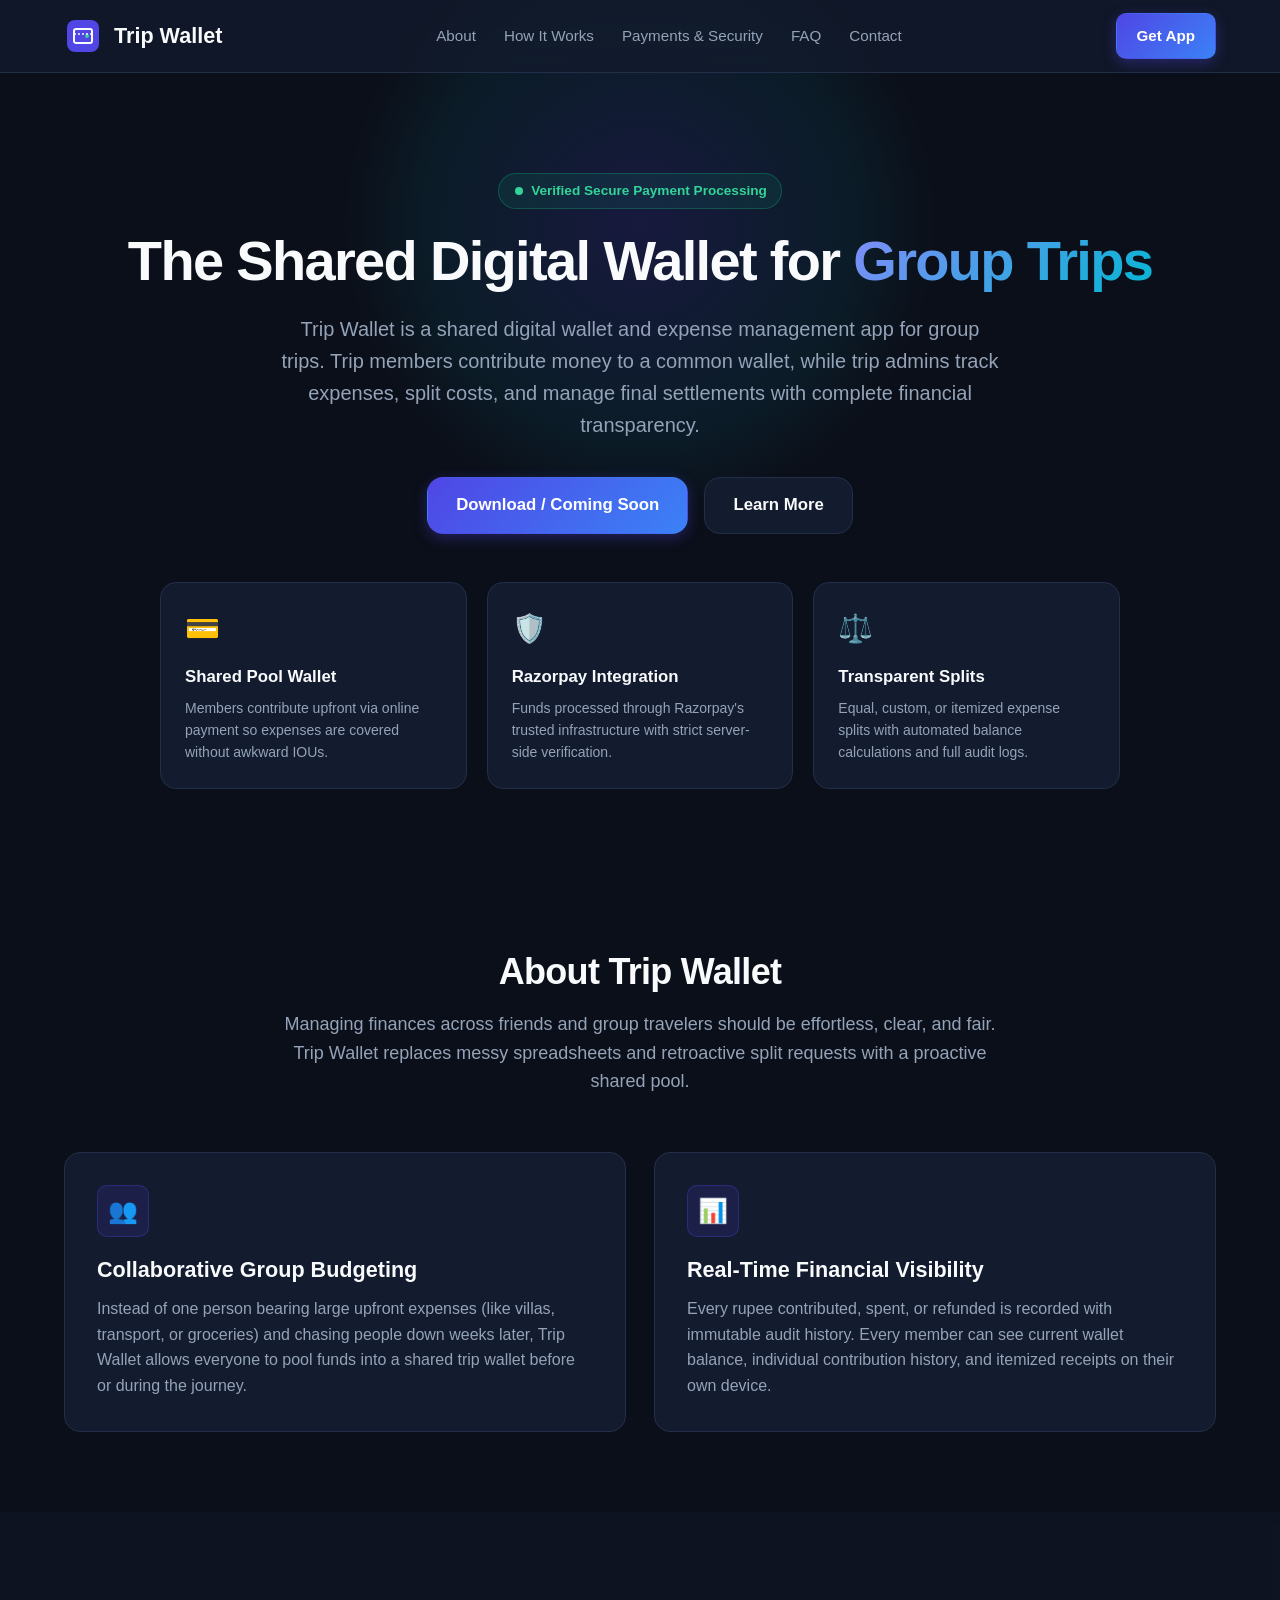
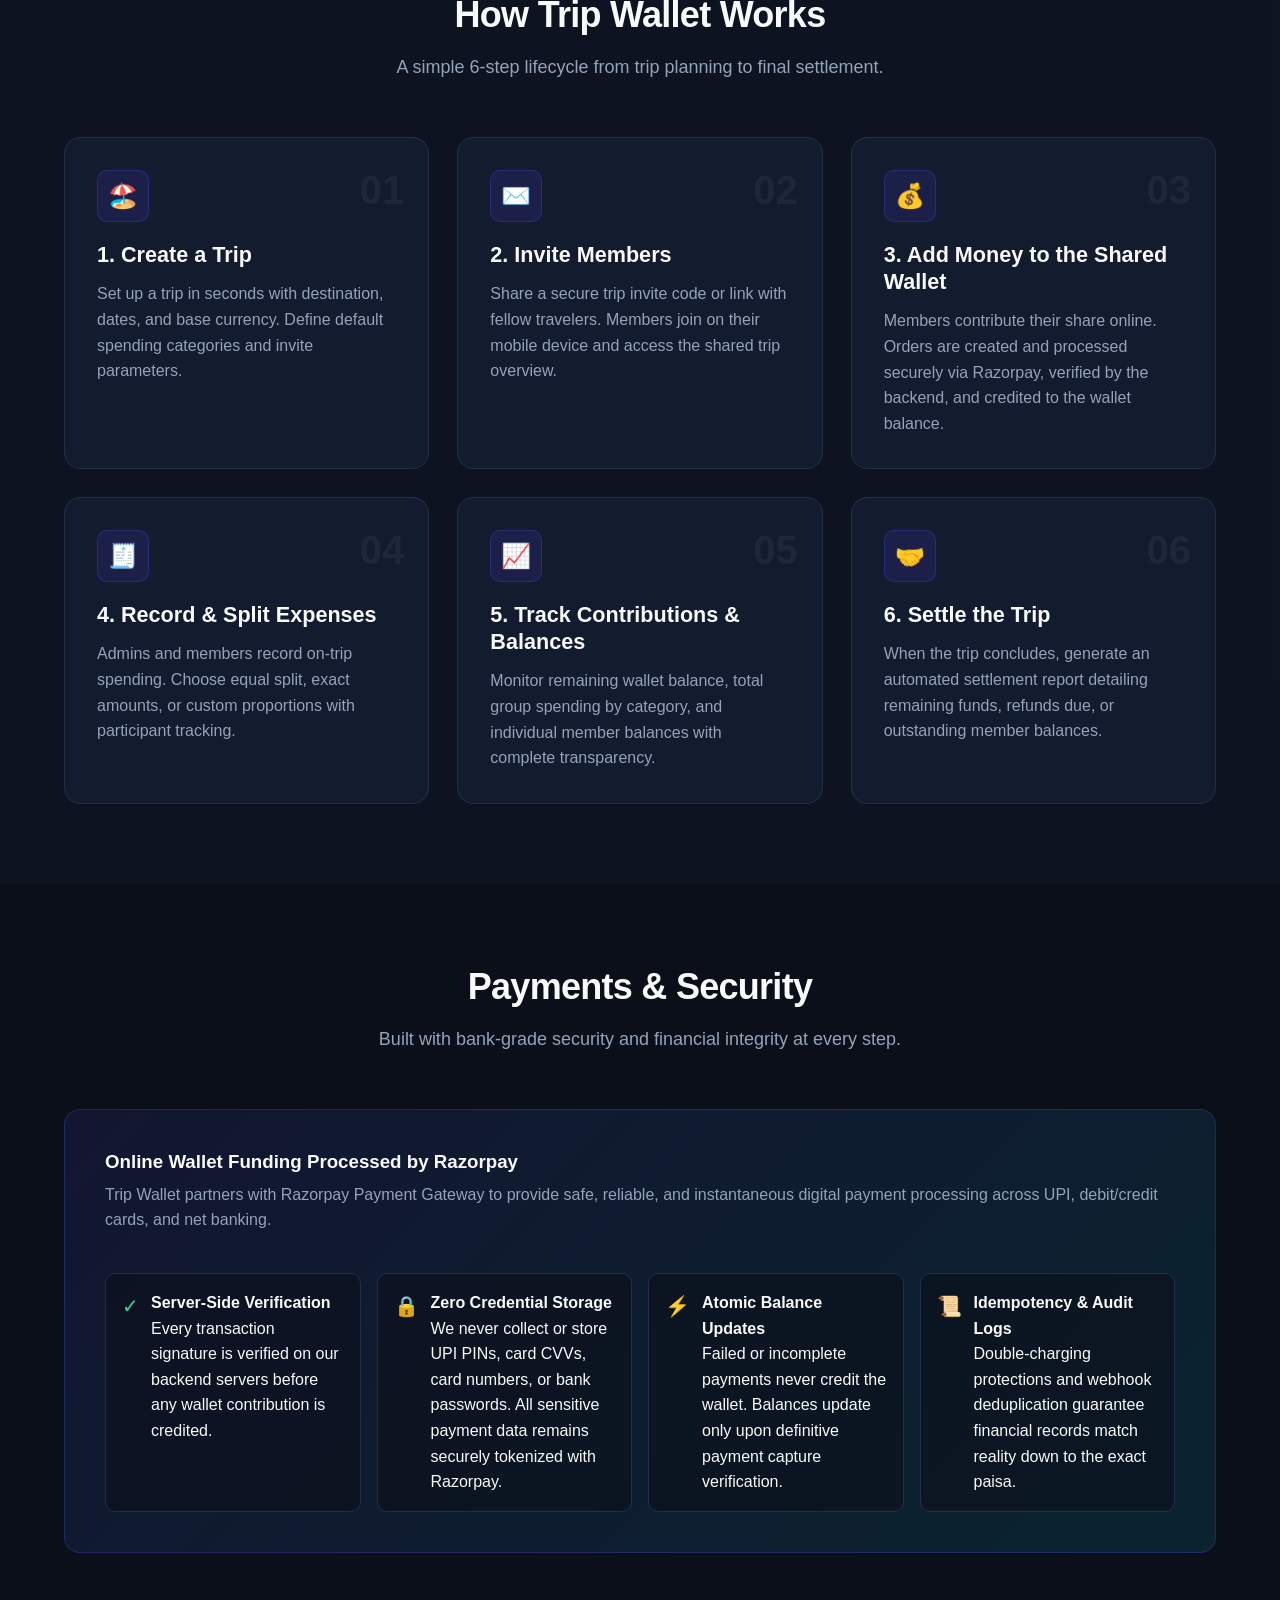
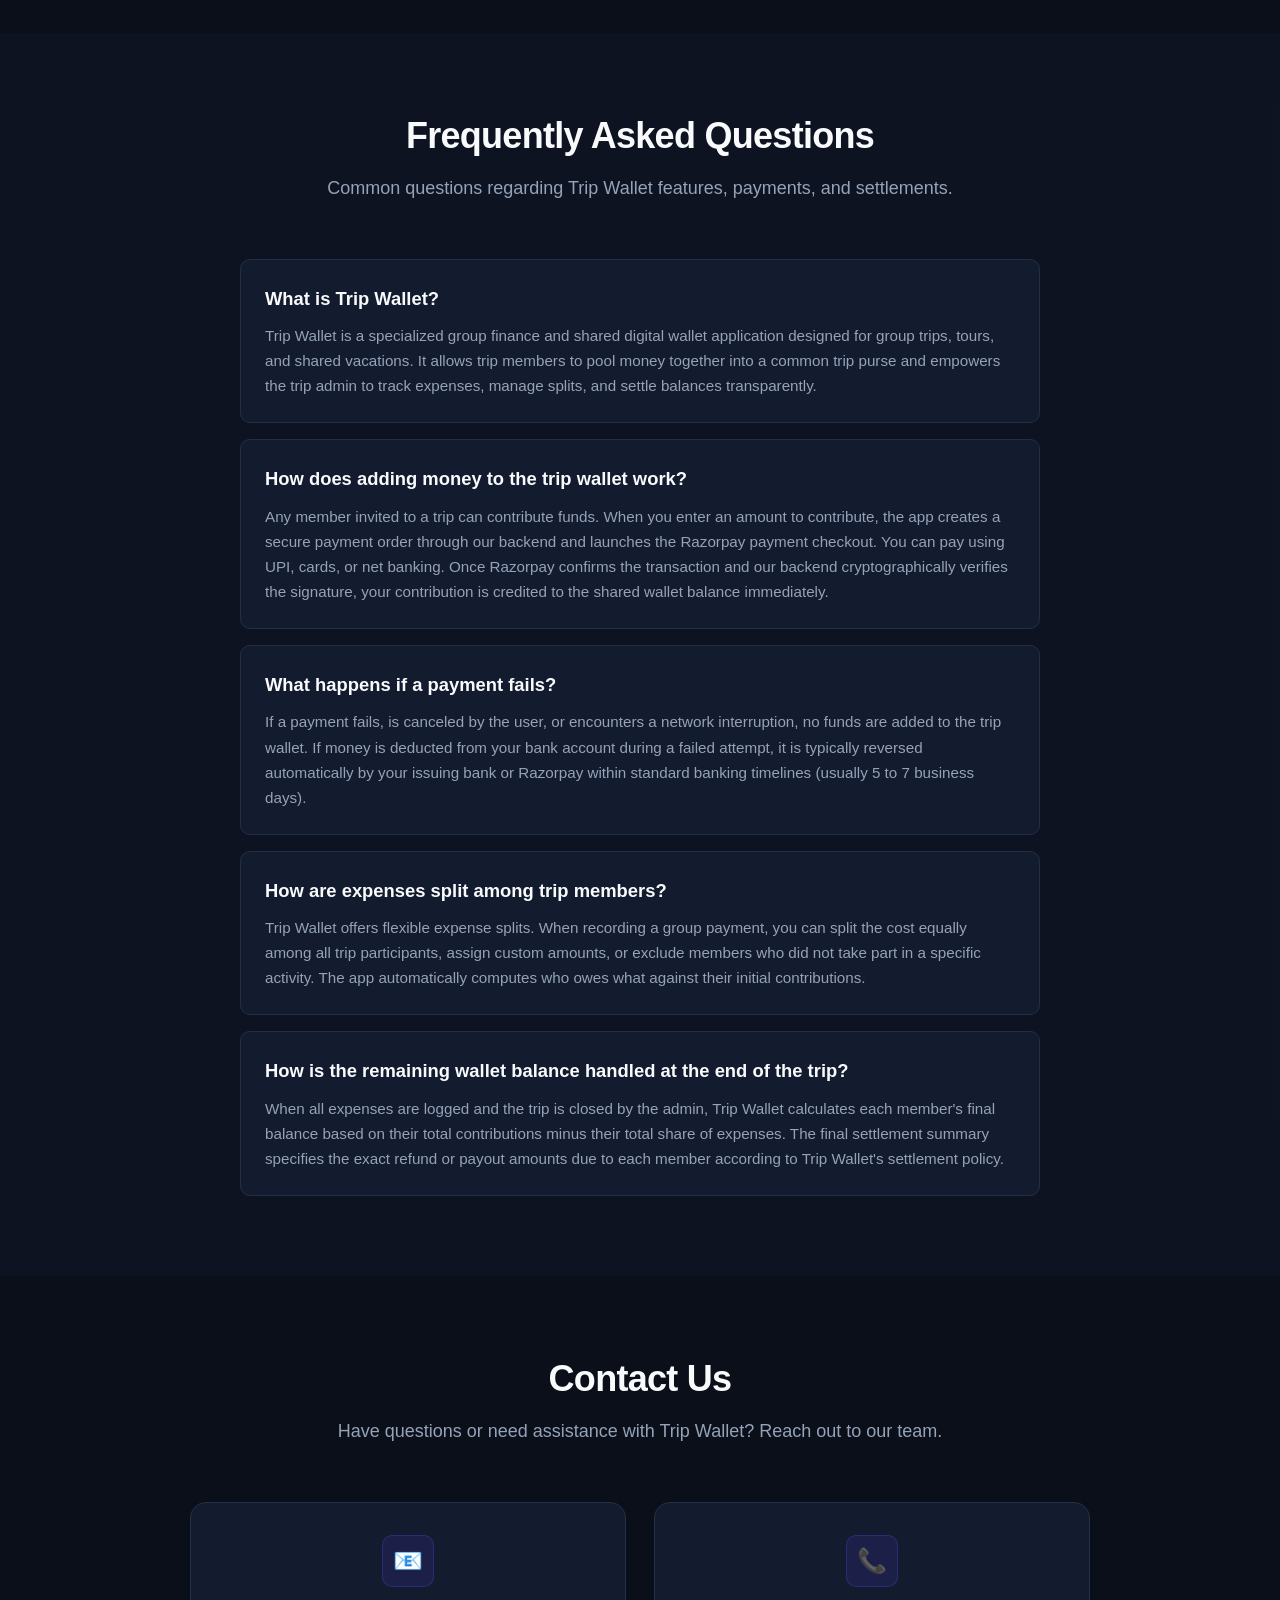
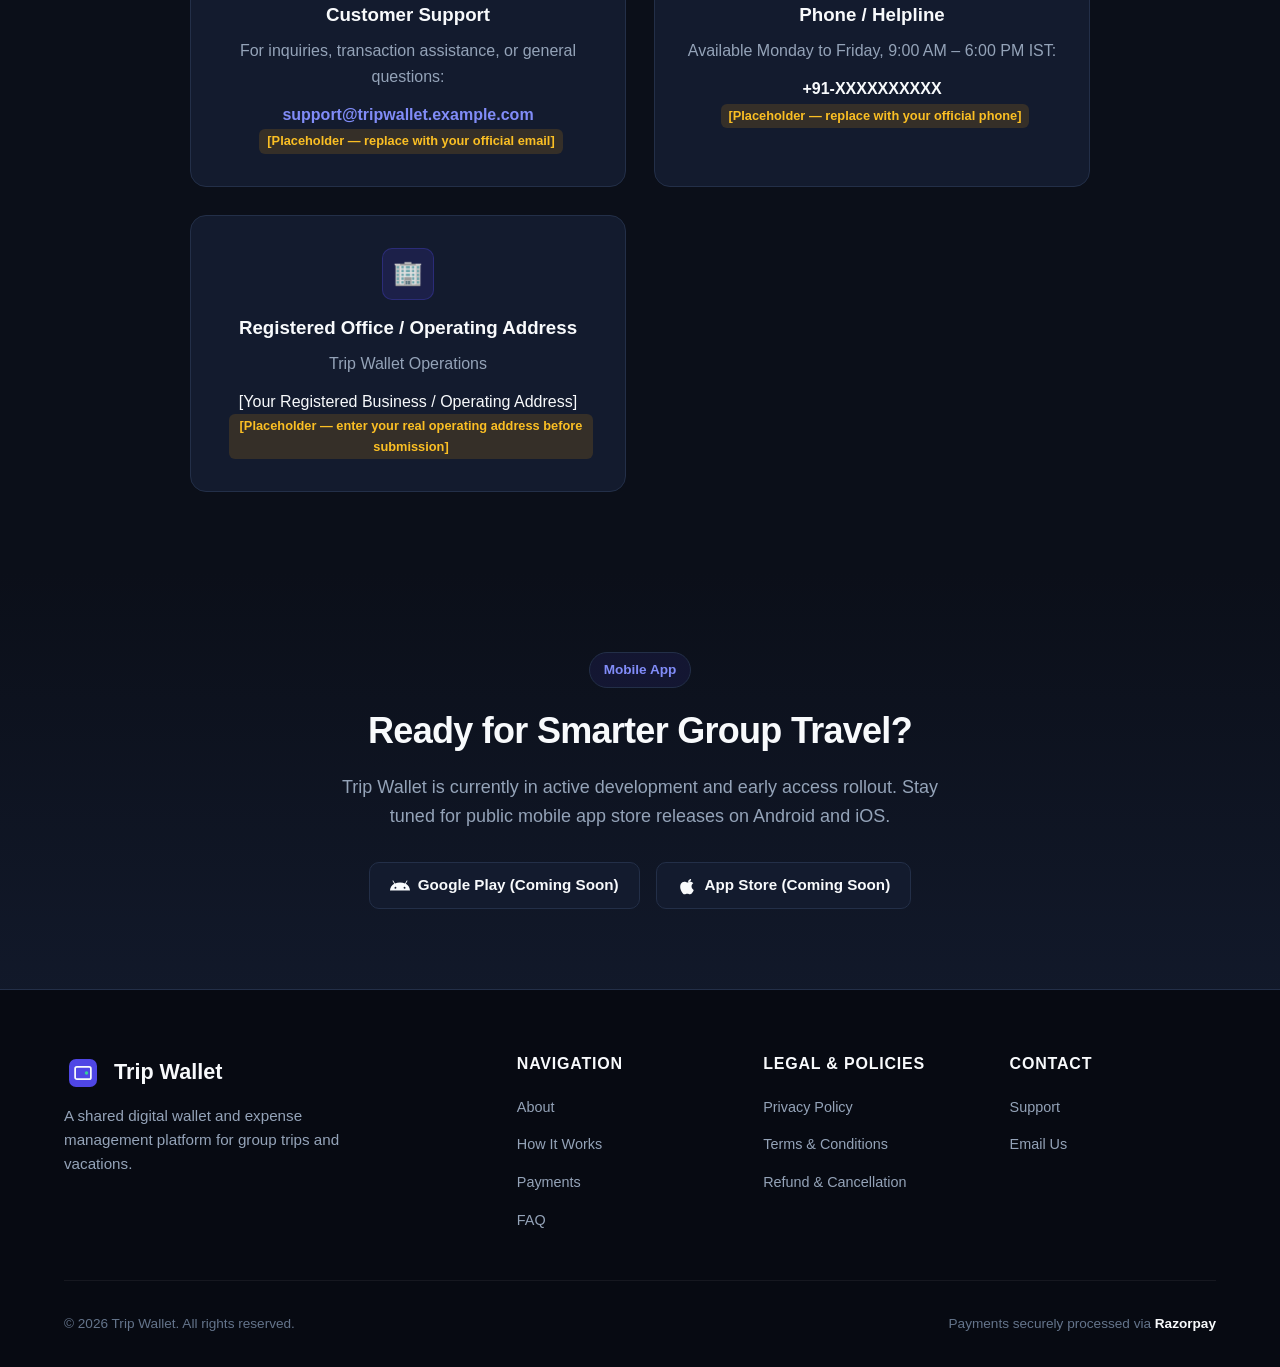
==== website/index.html @ 52dec57f "Complete Trip Wallet payment integration and public website" ====
<!DOCTYPE html>
<html lang="en">
<head>
  <meta charset="UTF-8">
  <meta name="viewport" content="width=device-width, initial-scale=1.0">
  <title>Trip Wallet — Shared Digital Wallet & Expense Management for Group Trips</title>
  <meta name="description" content="A shared digital wallet and expense management app for group trips. Contribute funds securely via Razorpay, track balances, and split expenses seamlessly.">
  <link rel="icon" type="image/svg+xml" href="favicon.svg">
  <link rel="stylesheet" href="styles.css">
</head>
<body>

  <!-- Navigation Bar -->
  <header class="navbar">
    <div class="container">
      <a href="index.html" class="brand">
        <span class="brand-icon">
          <svg width="32" height="32" viewBox="0 0 32 32" fill="none" xmlns="http://www.w3.org/2000/svg">
            <rect width="32" height="32" rx="8" fill="#4F46E5"/>
            <path d="M7 11C7 9.89543 7.89543 9 9 9H23C24.1046 9 25 9.89543 25 11V21C25 22.1046 24.1046 23 23 23H9C7.89543 23 7 22.1046 7 21V11Z" stroke="#F8FAFC" stroke-width="2"/>
            <circle cx="20" cy="16" r="2" fill="#34D399"/>
            <path d="M7 14H25" stroke="#F8FAFC" stroke-width="1.5" stroke-dasharray="2 2"/>
          </svg>
        </span>
        Trip Wallet
      </a>

      <nav>
        <ul class="nav-links" id="navLinks">
          <li><a href="#about" class="nav-link">About</a></li>
          <li><a href="#how-it-works" class="nav-link">How It Works</a></li>
          <li><a href="#payments" class="nav-link">Payments & Security</a></li>
          <li><a href="#faq" class="nav-link">FAQ</a></li>
          <li><a href="#contact" class="nav-link">Contact</a></li>
        </ul>
      </nav>

      <div class="nav-cta">
        <a href="#download" class="btn btn-primary">Get App</a>
        <button class="menu-toggle" id="menuToggle" aria-label="Toggle navigation menu">
          <span></span>
          <span></span>
          <span></span>
        </button>
      </div>
    </div>
  </header>

  <!-- Hero Section -->
  <section class="hero">
    <div class="container">
      <div class="badge badge-green">
        <svg width="12" height="12" viewBox="0 0 12 12" fill="currentColor"><circle cx="6" cy="6" r="4"/></svg>
        Verified Secure Payment Processing
      </div>
      <h1 class="hero-title">
        The Shared Digital Wallet for <span class="gradient-text">Group Trips</span>
      </h1>
      <p class="hero-subtitle">
        Trip Wallet is a shared digital wallet and expense management app for group trips. Trip members contribute money to a common wallet, while trip admins track expenses, split costs, and manage final settlements with complete financial transparency.
      </p>
      <div class="hero-actions">
        <a href="#download" class="btn btn-primary btn-lg">Download / Coming Soon</a>
        <a href="#how-it-works" class="btn btn-secondary btn-lg">Learn More</a>
      </div>

      <div class="hero-stats">
        <div class="stat-card">
          <div class="stat-icon">💳</div>
          <div class="stat-title">Shared Pool Wallet</div>
          <div class="stat-desc">Members contribute upfront via online payment so expenses are covered without awkward IOUs.</div>
        </div>
        <div class="stat-card">
          <div class="stat-icon">🛡️</div>
          <div class="stat-title">Razorpay Integration</div>
          <div class="stat-desc">Funds processed through Razorpay's trusted infrastructure with strict server-side verification.</div>
        </div>
        <div class="stat-card">
          <div class="stat-icon">⚖️</div>
          <div class="stat-title">Transparent Splits</div>
          <div class="stat-desc">Equal, custom, or itemized expense splits with automated balance calculations and full audit logs.</div>
        </div>
      </div>
    </div>
  </section>

  <!-- About Section -->
  <section id="about" class="section">
    <div class="container">
      <div class="section-header">
        <h2 class="section-title">About Trip Wallet</h2>
        <p class="section-subtitle">
          Managing finances across friends and group travelers should be effortless, clear, and fair. Trip Wallet replaces messy spreadsheets and retroactive split requests with a proactive shared pool.
        </p>
      </div>

      <div class="grid-2">
        <div class="feature-card">
          <div class="card-icon">👥</div>
          <h3>Collaborative Group Budgeting</h3>
          <p>
            Instead of one person bearing large upfront expenses (like villas, transport, or groceries) and chasing people down weeks later, Trip Wallet allows everyone to pool funds into a shared trip wallet before or during the journey.
          </p>
        </div>
        <div class="feature-card">
          <div class="card-icon">📊</div>
          <h3>Real-Time Financial Visibility</h3>
          <p>
            Every rupee contributed, spent, or refunded is recorded with immutable audit history. Every member can see current wallet balance, individual contribution history, and itemized receipts on their own device.
          </p>
        </div>
      </div>
    </div>
  </section>

  <!-- How It Works Section -->
  <section id="how-it-works" class="section" style="background: rgba(19, 27, 46, 0.4);">
    <div class="container">
      <div class="section-header">
        <h2 class="section-title">How Trip Wallet Works</h2>
        <p class="section-subtitle">A simple 6-step lifecycle from trip planning to final settlement.</p>
      </div>

      <div class="grid-3">
        <div class="feature-card">
          <span class="card-step-num">01</span>
          <div class="card-icon">🏖️</div>
          <h3>1. Create a Trip</h3>
          <p>Set up a trip in seconds with destination, dates, and base currency. Define default spending categories and invite parameters.</p>
        </div>

        <div class="feature-card">
          <span class="card-step-num">02</span>
          <div class="card-icon">✉️</div>
          <h3>2. Invite Members</h3>
          <p>Share a secure trip invite code or link with fellow travelers. Members join on their mobile device and access the shared trip overview.</p>
        </div>

        <div class="feature-card">
          <span class="card-step-num">03</span>
          <div class="card-icon">💰</div>
          <h3>3. Add Money to the Shared Wallet</h3>
          <p>Members contribute their share online. Orders are created and processed securely via Razorpay, verified by the backend, and credited to the wallet balance.</p>
        </div>

        <div class="feature-card">
          <span class="card-step-num">04</span>
          <div class="card-icon">🧾</div>
          <h3>4. Record & Split Expenses</h3>
          <p>Admins and members record on-trip spending. Choose equal split, exact amounts, or custom proportions with participant tracking.</p>
        </div>

        <div class="feature-card">
          <span class="card-step-num">05</span>
          <div class="card-icon">📈</div>
          <h3>5. Track Contributions & Balances</h3>
          <p>Monitor remaining wallet balance, total group spending by category, and individual member balances with complete transparency.</p>
        </div>

        <div class="feature-card">
          <span class="card-step-num">06</span>
          <div class="card-icon">🤝</div>
          <h3>6. Settle the Trip</h3>
          <p>When the trip concludes, generate an automated settlement report detailing remaining funds, refunds due, or outstanding member balances.</p>
        </div>
      </div>
    </div>
  </section>

  <!-- Payments & Security Section -->
  <section id="payments" class="section">
    <div class="container">
      <div class="section-header">
        <h2 class="section-title">Payments & Security</h2>
        <p class="section-subtitle">
          Built with bank-grade security and financial integrity at every step.
        </p>
      </div>

      <div class="security-banner">
        <div>
          <h3>Online Wallet Funding Processed by Razorpay</h3>
          <p style="margin-top: 8px;">
            Trip Wallet partners with Razorpay Payment Gateway to provide safe, reliable, and instantaneous digital payment processing across UPI, debit/credit cards, and net banking.
          </p>
        </div>

        <div class="security-badge-grid">
          <div class="security-item">
            <span class="security-item-icon">✓</span>
            <div>
              <strong style="color: var(--text-primary); display: block;">Server-Side Verification</strong>
              <span>Every transaction signature is verified on our backend servers before any wallet contribution is credited.</span>
            </div>
          </div>

          <div class="security-item">
            <span class="security-item-icon">🔒</span>
            <div>
              <strong style="color: var(--text-primary); display: block;">Zero Credential Storage</strong>
              <span>We never collect or store UPI PINs, card CVVs, card numbers, or bank passwords. All sensitive payment data remains securely tokenized with Razorpay.</span>
            </div>
          </div>

          <div class="security-item">
            <span class="security-item-icon">⚡</span>
            <div>
              <strong style="color: var(--text-primary); display: block;">Atomic Balance Updates</strong>
              <span>Failed or incomplete payments never credit the wallet. Balances update only upon definitive payment capture verification.</span>
            </div>
          </div>

          <div class="security-item">
            <span class="security-item-icon">📜</span>
            <div>
              <strong style="color: var(--text-primary); display: block;">Idempotency & Audit Logs</strong>
              <span>Double-charging protections and webhook deduplication guarantee financial records match reality down to the exact paisa.</span>
            </div>
          </div>
        </div>
      </div>
    </div>
  </section>

  <!-- FAQ Section -->
  <section id="faq" class="section" style="background: rgba(19, 27, 46, 0.4);">
    <div class="container">
      <div class="section-header">
        <h2 class="section-title">Frequently Asked Questions</h2>
        <p class="section-subtitle">Common questions regarding Trip Wallet features, payments, and settlements.</p>
      </div>

      <div class="faq-list">
        <div class="faq-card">
          <div class="faq-question">What is Trip Wallet?</div>
          <div class="faq-answer">
            Trip Wallet is a specialized group finance and shared digital wallet application designed for group trips, tours, and shared vacations. It allows trip members to pool money together into a common trip purse and empowers the trip admin to track expenses, manage splits, and settle balances transparently.
          </div>
        </div>

        <div class="faq-card">
          <div class="faq-question">How does adding money to the trip wallet work?</div>
          <div class="faq-answer">
            Any member invited to a trip can contribute funds. When you enter an amount to contribute, the app creates a secure payment order through our backend and launches the Razorpay payment checkout. You can pay using UPI, cards, or net banking. Once Razorpay confirms the transaction and our backend cryptographically verifies the signature, your contribution is credited to the shared wallet balance immediately.
          </div>
        </div>

        <div class="faq-card">
          <div class="faq-question">What happens if a payment fails?</div>
          <div class="faq-answer">
            If a payment fails, is canceled by the user, or encounters a network interruption, no funds are added to the trip wallet. If money is deducted from your bank account during a failed attempt, it is typically reversed automatically by your issuing bank or Razorpay within standard banking timelines (usually 5 to 7 business days).
          </div>
        </div>

        <div class="faq-card">
          <div class="faq-question">How are expenses split among trip members?</div>
          <div class="faq-answer">
            Trip Wallet offers flexible expense splits. When recording a group payment, you can split the cost equally among all trip participants, assign custom amounts, or exclude members who did not take part in a specific activity. The app automatically computes who owes what against their initial contributions.
          </div>
        </div>

        <div class="faq-card">
          <div class="faq-question">How is the remaining wallet balance handled at the end of the trip?</div>
          <div class="faq-answer">
            When all expenses are logged and the trip is closed by the admin, Trip Wallet calculates each member's final balance based on their total contributions minus their total share of expenses. The final settlement summary specifies the exact refund or payout amounts due to each member according to Trip Wallet's settlement policy.
          </div>
        </div>
      </div>
    </div>
  </section>

  <!-- Contact Section -->
  <section id="contact" class="section">
    <div class="container">
      <div class="section-header">
        <h2 class="section-title">Contact Us</h2>
        <p class="section-subtitle">Have questions or need assistance with Trip Wallet? Reach out to our team.</p>
      </div>

      <div class="contact-container">
        <div class="contact-card">
          <div class="card-icon" style="margin: 0 auto 16px;">📧</div>
          <h3>Customer Support</h3>
          <p>For inquiries, transaction assistance, or general questions:</p>
          <p style="margin-top: 12px; font-weight: 600; color: var(--text-primary);">
            <a href="mailto:support@tripwallet.example.com">support@tripwallet.example.com</a>
            <span class="placeholder-tag">[Placeholder — replace with your official email]</span>
          </p>
        </div>

        <div class="contact-card">
          <div class="card-icon" style="margin: 0 auto 16px;">📞</div>
          <h3>Phone / Helpline</h3>
          <p>Available Monday to Friday, 9:00 AM – 6:00 PM IST:</p>
          <p style="margin-top: 12px; font-weight: 600; color: var(--text-primary);">
            +91-XXXXXXXXXX
            <span class="placeholder-tag">[Placeholder — replace with your official phone]</span>
          </p>
        </div>

        <div class="contact-card">
          <div class="card-icon" style="margin: 0 auto 16px;">🏢</div>
          <h3>Registered Office / Operating Address</h3>
          <p>Trip Wallet Operations</p>
          <p style="margin-top: 12px; font-weight: 500; color: var(--text-primary);">
            [Your Registered Business / Operating Address]
            <br>
            <span class="placeholder-tag">[Placeholder — enter your real operating address before submission]</span>
          </p>
        </div>
      </div>
    </div>
  </section>

  <!-- Download / Coming Soon CTA -->
  <section id="download" class="section" style="background: linear-gradient(180deg, rgba(11, 15, 25, 0.4) 0%, rgba(19, 27, 46, 0.8) 100%);">
    <div class="container" style="text-align: center;">
      <div class="badge">Mobile App</div>
      <h2 class="section-title" style="margin-bottom: 20px;">Ready for Smarter Group Travel?</h2>
      <p class="section-subtitle" style="max-width: 600px; margin: 0 auto 32px;">
        Trip Wallet is currently in active development and early access rollout. Stay tuned for public mobile app store releases on Android and iOS.
      </p>
      <div style="display: flex; gap: 16px; justify-content: center; flex-wrap: wrap;">
        <span class="btn btn-secondary" style="cursor: default;">
          <svg width="20" height="20" viewBox="0 0 24 24" fill="currentColor"><path d="M17.523 15.3414C17.523 15.3414 17.5146 15.3414 17.5061 15.3414C16.9248 15.3414 16.4259 14.9392 16.3218 14.3644C16.2084 13.7317 16.6346 13.1362 17.2764 13.0219C17.909 12.9094 18.5136 13.3364 18.627 13.9691C18.7303 14.5439 18.3281 15.1102 17.7541 15.3117C17.6791 15.3323 17.6012 15.3414 17.523 15.3414ZM6.47702 15.3414C6.39886 15.3414 6.32101 15.3323 6.246 15.3117C5.67202 15.1102 5.26982 14.5439 5.37311 13.9691C5.48651 13.3364 6.09113 12.9094 6.72376 13.0219C7.36553 13.1362 7.79173 13.7317 7.67833 14.3644C7.57425 14.9392 7.0753 15.3414 6.49402 15.3414H6.47702ZM18.9959 9.3879L20.8931 6.10173C21.0368 5.85273 20.9515 5.53488 20.7025 5.39121C20.4535 5.24754 20.1356 5.33282 19.992 5.58182L18.0494 8.94676C16.2847 8.14088 14.2497 7.67499 12.0001 7.67499C9.75037 7.67499 7.71542 8.14088 5.95074 8.94676L4.00816 5.58182C3.86449 5.33282 3.54664 5.24754 3.29764 5.39121C3.04864 5.53488 2.96336 5.85273 3.10703 6.10173L5.00421 9.3879C2.10091 10.9859 0.125 13.9678 0 17.4851H24C23.875 13.9678 21.8992 10.9859 18.9959 9.3879Z"/></svg>
          Google Play (Coming Soon)
        </span>
        <span class="btn btn-secondary" style="cursor: default;">
          <svg width="20" height="20" viewBox="0 0 24 24" fill="currentColor"><path d="M18.71 19.5c-.83 1.24-1.71 2.45-3.05 2.47-1.34.03-1.77-.79-3.29-.79-1.53 0-2 .77-3.27.82-1.31.05-2.3-1.32-3.14-2.53C4.25 17 2.94 12.45 4.7 9.39c.87-1.52 2.43-2.48 4.12-2.51 1.28-.02 2.5.87 3.29.87.78 0 2.26-1.07 3.81-.91.65.03 2.47.26 3.64 1.98-.09.06-2.17 1.28-2.15 3.81.03 3.02 2.65 4.03 2.68 4.04-.03.07-.42 1.44-1.38 2.83M15.97 6.37c.61-.75 1.04-1.8 1.01-2.87-.96.04-2.09.64-2.74 1.4-.55.63-.99 1.68-.86 2.7 1.05.08 2.12-.57 2.59-1.23z"/></svg>
          App Store (Coming Soon)
        </span>
      </div>
    </div>
  </section>

  <!-- Footer -->
  <footer class="footer">
    <div class="container">
      <div class="footer-grid">
        <div class="footer-brand">
          <div class="brand">
            <span class="brand-icon">
              <svg width="28" height="28" viewBox="0 0 32 32" fill="none" xmlns="http://www.w3.org/2000/svg">
                <rect width="32" height="32" rx="8" fill="#4F46E5"/>
                <path d="M7 11C7 9.89543 7.89543 9 9 9H23C24.1046 9 25 9.89543 25 11V21C25 22.1046 24.1046 23 23 23H9C7.89543 23 7 22.1046 7 21V11Z" stroke="#F8FAFC" stroke-width="2"/>
                <circle cx="20" cy="16" r="2" fill="#34D399"/>
              </svg>
            </span>
            Trip Wallet
          </div>
          <p>
            A shared digital wallet and expense management platform for group trips and vacations.
          </p>
        </div>

        <div class="footer-col">
          <h4>Navigation</h4>
          <ul class="footer-links">
            <li><a href="#about">About</a></li>
            <li><a href="#how-it-works">How It Works</a></li>
            <li><a href="#payments">Payments</a></li>
            <li><a href="#faq">FAQ</a></li>
          </ul>
        </div>

        <div class="footer-col">
          <h4>Legal & Policies</h4>
          <ul class="footer-links">
            <li><a href="privacy.html">Privacy Policy</a></li>
            <li><a href="terms.html">Terms & Conditions</a></li>
            <li><a href="refund.html">Refund & Cancellation</a></li>
          </ul>
        </div>

        <div class="footer-col">
          <h4>Contact</h4>
          <ul class="footer-links">
            <li><a href="#contact">Support</a></li>
            <li><a href="mailto:support@tripwallet.example.com">Email Us</a></li>
          </ul>
        </div>
      </div>

      <div class="footer-bottom">
        <div>
          &copy; 2026 Trip Wallet. All rights reserved.
        </div>
        <div>
          Payments securely processed via <strong style="color: var(--text-primary);">Razorpay</strong>
        </div>
      </div>
    </div>
  </footer>

  <script>
    // Responsive Mobile Menu Toggle
    const menuToggle = document.getElementById('menuToggle');
    const navLinks = document.getElementById('navLinks');
    if (menuToggle && navLinks) {
      menuToggle.addEventListener('click', () => {
        navLinks.classList.toggle('active');
      });
      // Close menu when link is clicked
      navLinks.querySelectorAll('a').forEach(link => {
        link.addEventListener('click', () => {
          navLinks.classList.remove('active');
        });
      });
    }
  </script>
</body>
</html>
---- website/styles.css ----
/* Trip Wallet — Modern Fintech Design System */
:root {
  --primary: #4f46e5;
  --primary-hover: #4338ca;
  --primary-light: #818cf8;
  --secondary: #06b6d4;
  --accent: #10b981;
  --accent-light: #34d399;
  --warning: #f59e0b;
  --danger: #ef4444;

  --bg-main: #0b0f19;
  --bg-card: #131b2e;
  --bg-card-hover: #1a243d;
  --bg-glass: rgba(19, 27, 46, 0.75);
  --border: #232f48;
  --border-focus: #4f46e5;

  --text-primary: #f8fafc;
  --text-secondary: #94a3b8;
  --text-muted: #64748b;
  --text-white: #ffffff;

  --font-main: -apple-system, BlinkMacSystemFont, "Segoe UI", Roboto, Oxygen, Ubuntu, Cantarell, "Open Sans", "Helvetica Neue", sans-serif;
  --radius-sm: 6px;
  --radius-md: 10px;
  --radius-lg: 16px;
  --radius-full: 9999px;

  --shadow-sm: 0 1px 2px 0 rgba(0, 0, 0, 0.05);
  --shadow-md: 0 4px 6px -1px rgba(0, 0, 0, 0.3), 0 2px 4px -1px rgba(0, 0, 0, 0.2);
  --shadow-lg: 0 10px 15px -3px rgba(0, 0, 0, 0.4), 0 4px 6px -2px rgba(0, 0, 0, 0.2);
  --shadow-glow: 0 0 25px rgba(79, 70, 229, 0.25);
}

* {
  margin: 0;
  padding: 0;
  box-sizing: border-box;
}

html {
  scroll-behavior: smooth;
  color-scheme: dark;
}

body {
  font-family: var(--font-main);
  background-color: var(--bg-main);
  color: var(--text-primary);
  line-height: 1.6;
  -webkit-font-smoothing: antialiased;
  overflow-x: hidden;
}

/* Typography Helpers */
h1, h2, h3, h4, h5, h6 {
  color: var(--text-primary);
  font-weight: 700;
  line-height: 1.25;
}

p {
  color: var(--text-secondary);
}

a {
  color: var(--primary-light);
  text-decoration: none;
  transition: color 0.2s ease;
}

a:hover {
  color: var(--secondary);
}

/* Layout */
.container {
  max-width: 1200px;
  margin: 0 auto;
  padding: 0 24px;
}

.section {
  padding: 80px 0;
}

.section-header {
  text-align: center;
  max-width: 720px;
  margin: 0 auto 56px;
}

.section-title {
  font-size: 2.25rem;
  margin-bottom: 16px;
  letter-spacing: -0.02em;
}

.section-subtitle {
  font-size: 1.125rem;
  color: var(--text-secondary);
}

/* Gradient Text */
.gradient-text {
  background: linear-gradient(135deg, #818cf8 0%, #06b6d4 100%);
  -webkit-background-clip: text;
  -webkit-text-fill-color: transparent;
}

/* Header & Navigation */
.navbar {
  position: sticky;
  top: 0;
  z-index: 100;
  background: var(--bg-glass);
  backdrop-filter: blur(12px);
  -webkit-backdrop-filter: blur(12px);
  border-bottom: 1px solid var(--border);
  transition: all 0.3s ease;
}

.navbar .container {
  display: flex;
  align-items: center;
  justify-content: space-between;
  height: 72px;
}

.brand {
  display: flex;
  align-items: center;
  gap: 12px;
  font-size: 1.35rem;
  font-weight: 800;
  color: var(--text-primary);
}

.brand-icon {
  width: 38px;
  height: 38px;
  display: flex;
  align-items: center;
  justify-content: center;
}

.nav-links {
  display: flex;
  align-items: center;
  gap: 28px;
  list-style: none;
}

.nav-link {
  color: var(--text-secondary);
  font-size: 0.95rem;
  font-weight: 500;
  transition: color 0.2s ease;
}

.nav-link:hover {
  color: var(--text-primary);
}

.nav-cta {
  display: flex;
  align-items: center;
  gap: 16px;
}

/* Mobile Menu Button */
.menu-toggle {
  display: none;
  background: none;
  border: none;
  cursor: pointer;
  padding: 8px;
}

.menu-toggle span {
  display: block;
  width: 24px;
  height: 2px;
  background-color: var(--text-primary);
  margin: 5px 0;
  transition: 0.3s;
}

/* Buttons */
.btn {
  display: inline-flex;
  align-items: center;
  justify-content: center;
  gap: 8px;
  font-weight: 600;
  font-size: 0.95rem;
  padding: 10px 20px;
  border-radius: var(--radius-md);
  border: 1px solid transparent;
  cursor: pointer;
  transition: all 0.25s ease;
  text-decoration: none;
}

.btn-primary {
  background: linear-gradient(135deg, var(--primary) 0%, #3b82f6 100%);
  color: var(--text-white);
  box-shadow: 0 4px 14px rgba(79, 70, 229, 0.35);
}

.btn-primary:hover {
  transform: translateY(-2px);
  box-shadow: 0 6px 20px rgba(79, 70, 229, 0.45);
  color: var(--text-white);
}

.btn-secondary {
  background: var(--bg-card);
  border-color: var(--border);
  color: var(--text-primary);
}

.btn-secondary:hover {
  background: var(--bg-card-hover);
  border-color: var(--primary-light);
  color: var(--text-white);
}

.btn-lg {
  padding: 14px 28px;
  font-size: 1.05rem;
  border-radius: var(--radius-lg);
}

/* Badges */
.badge {
  display: inline-flex;
  align-items: center;
  gap: 6px;
  padding: 6px 14px;
  border-radius: var(--radius-full);
  font-size: 0.85rem;
  font-weight: 600;
  border: 1px solid var(--border);
  background: rgba(79, 70, 229, 0.1);
  color: var(--primary-light);
  margin-bottom: 20px;
}

.badge-green {
  background: rgba(16, 185, 129, 0.1);
  border-color: rgba(16, 185, 129, 0.3);
  color: var(--accent-light);
}

/* Hero Section */
.hero {
  padding: 100px 0 80px;
  text-align: center;
  position: relative;
}

.hero::before {
  content: "";
  position: absolute;
  top: -150px;
  left: 50%;
  transform: translateX(-50%);
  width: 600px;
  height: 600px;
  background: radial-gradient(circle, rgba(79, 70, 229, 0.18) 0%, rgba(6, 182, 212, 0.08) 50%, transparent 70%);
  pointer-events: none;
  z-index: 0;
}

.hero .container {
  position: relative;
  z-index: 1;
}

.hero-title {
  font-size: 3.5rem;
  margin-bottom: 20px;
  letter-spacing: -0.03em;
  line-height: 1.15;
}

.hero-subtitle {
  font-size: 1.25rem;
  color: var(--text-secondary);
  max-width: 720px;
  margin: 0 auto 36px;
}

.hero-actions {
  display: flex;
  align-items: center;
  justify-content: center;
  gap: 16px;
  flex-wrap: wrap;
  margin-bottom: 48px;
}

.hero-stats {
  display: grid;
  grid-template-columns: repeat(auto-fit, minmax(220px, 1fr));
  gap: 20px;
  max-width: 960px;
  margin: 0 auto;
}

.stat-card {
  background: var(--bg-card);
  border: 1px solid var(--border);
  border-radius: var(--radius-lg);
  padding: 24px;
  text-align: left;
  transition: transform 0.25s ease, border-color 0.25s ease;
}

.stat-card:hover {
  transform: translateY(-3px);
  border-color: var(--border-focus);
}

.stat-icon {
  font-size: 1.75rem;
  margin-bottom: 12px;
}

.stat-title {
  font-size: 1.05rem;
  font-weight: 600;
  margin-bottom: 6px;
  color: var(--text-primary);
}

.stat-desc {
  font-size: 0.875rem;
  color: var(--text-secondary);
}

/* Feature Cards Grid */
.grid-3 {
  display: grid;
  grid-template-columns: repeat(auto-fit, minmax(320px, 1fr));
  gap: 28px;
}

.grid-2 {
  display: grid;
  grid-template-columns: repeat(auto-fit, minmax(340px, 1fr));
  gap: 28px;
}

.feature-card {
  background: var(--bg-card);
  border: 1px solid var(--border);
  border-radius: var(--radius-lg);
  padding: 32px;
  transition: all 0.3s ease;
  position: relative;
  overflow: hidden;
}

.feature-card:hover {
  border-color: var(--primary-light);
  transform: translateY(-4px);
  box-shadow: var(--shadow-glow);
}

.card-step-num {
  position: absolute;
  top: 20px;
  right: 24px;
  font-size: 2.5rem;
  font-weight: 900;
  color: rgba(255, 255, 255, 0.05);
}

.card-icon {
  width: 52px;
  height: 52px;
  border-radius: var(--radius-md);
  background: rgba(79, 70, 229, 0.15);
  border: 1px solid rgba(79, 70, 229, 0.3);
  display: flex;
  align-items: center;
  justify-content: center;
  font-size: 1.5rem;
  margin-bottom: 20px;
}

.feature-card h3 {
  font-size: 1.35rem;
  margin-bottom: 12px;
}

/* Security & Razorpay Highlights */
.security-banner {
  background: linear-gradient(135deg, rgba(79, 70, 229, 0.12) 0%, rgba(6, 182, 212, 0.12) 100%);
  border: 1px solid rgba(79, 70, 229, 0.3);
  border-radius: var(--radius-lg);
  padding: 40px;
  display: flex;
  flex-direction: column;
  gap: 24px;
}

.security-badge-grid {
  display: grid;
  grid-template-columns: repeat(auto-fit, minmax(240px, 1fr));
  gap: 16px;
  margin-top: 16px;
}

.security-item {
  display: flex;
  align-items: flex-start;
  gap: 12px;
  background: rgba(11, 15, 25, 0.6);
  border: 1px solid var(--border);
  border-radius: var(--radius-md);
  padding: 16px;
}

.security-item-icon {
  color: var(--accent-light);
  font-size: 1.25rem;
  flex-shrink: 0;
}

/* FAQ Accordion */
.faq-list {
  max-width: 800px;
  margin: 0 auto;
  display: flex;
  flex-direction: column;
  gap: 16px;
}

.faq-card {
  background: var(--bg-card);
  border: 1px solid var(--border);
  border-radius: var(--radius-md);
  padding: 24px;
}

.faq-question {
  font-size: 1.15rem;
  font-weight: 600;
  margin-bottom: 10px;
  color: var(--text-primary);
}

.faq-answer {
  font-size: 0.95rem;
  color: var(--text-secondary);
  line-height: 1.65;
}

/* Contact Section */
.contact-container {
  display: grid;
  grid-template-columns: repeat(auto-fit, minmax(300px, 1fr));
  gap: 28px;
  max-width: 900px;
  margin: 0 auto;
}

.contact-card {
  background: var(--bg-card);
  border: 1px solid var(--border);
  border-radius: var(--radius-lg);
  padding: 32px;
  text-align: center;
}

.contact-card h3 {
  margin-bottom: 12px;
}

.placeholder-tag {
  display: inline-block;
  background: rgba(245, 158, 11, 0.15);
  color: #fbbf24;
  font-size: 0.8rem;
  font-weight: 600;
  padding: 2px 8px;
  border-radius: var(--radius-sm);
  margin-left: 6px;
}

/* Policy Pages Layout */
.legal-page {
  padding: 60px 0 100px;
}

.legal-header {
  margin-bottom: 40px;
  padding-bottom: 24px;
  border-bottom: 1px solid var(--border);
}

.legal-title {
  font-size: 2.5rem;
  margin-bottom: 12px;
}

.legal-meta {
  color: var(--text-muted);
  font-size: 0.9rem;
}

.legal-content {
  max-width: 860px;
  background: var(--bg-card);
  border: 1px solid var(--border);
  border-radius: var(--radius-lg);
  padding: 48px;
  font-size: 1rem;
  color: var(--text-secondary);
  line-height: 1.8;
}

.legal-content h2 {
  font-size: 1.5rem;
  color: var(--text-primary);
  margin: 36px 0 16px;
}

.legal-content h3 {
  font-size: 1.2rem;
  color: var(--text-primary);
  margin: 24px 0 12px;
}

.legal-content p {
  margin-bottom: 18px;
}

.legal-content ul, .legal-content ol {
  margin: 0 0 20px 24px;
}

.legal-content li {
  margin-bottom: 8px;
}

.callout {
  background: rgba(79, 70, 229, 0.08);
  border-left: 4px solid var(--primary);
  padding: 16px 20px;
  border-radius: 0 var(--radius-md) var(--radius-md) 0;
  margin: 24px 0;
  color: var(--text-primary);
}

/* Footer */
.footer {
  background: #070a12;
  border-top: 1px solid var(--border);
  padding: 64px 0 32px;
}

.footer-grid {
  display: grid;
  grid-template-columns: 2fr 1fr 1fr 1fr;
  gap: 40px;
  margin-bottom: 48px;
}

.footer-brand p {
  margin-top: 12px;
  font-size: 0.95rem;
  max-width: 300px;
}

.footer-col h4 {
  font-size: 1rem;
  margin-bottom: 20px;
  color: var(--text-primary);
  text-transform: uppercase;
  letter-spacing: 0.05em;
}

.footer-links {
  list-style: none;
  display: flex;
  flex-direction: column;
  gap: 12px;
}

.footer-links a {
  color: var(--text-secondary);
  font-size: 0.9rem;
}

.footer-links a:hover {
  color: var(--text-primary);
}

.footer-bottom {
  padding-top: 32px;
  border-top: 1px solid rgba(255, 255, 255, 0.06);
  display: flex;
  align-items: center;
  justify-content: space-between;
  flex-wrap: wrap;
  gap: 16px;
  font-size: 0.85rem;
  color: var(--text-muted);
}

/* Responsive */
@media (max-width: 900px) {
  .hero-title {
    font-size: 2.75rem;
  }
  .footer-grid {
    grid-template-columns: 1fr 1fr;
  }
}

@media (max-width: 680px) {
  .nav-links {
    display: none;
    position: absolute;
    top: 72px;
    left: 0;
    right: 0;
    background: var(--bg-card);
    border-bottom: 1px solid var(--border);
    flex-direction: column;
    padding: 24px;
    gap: 16px;
  }

  .nav-links.active {
    display: flex;
  }

  .menu-toggle {
    display: block;
  }

  .hero-title {
    font-size: 2.25rem;
  }

  .hero-subtitle {
    font-size: 1.05rem;
  }

  .footer-grid {
    grid-template-columns: 1fr;
  }

  .legal-content {
    padding: 24px;
  }
}
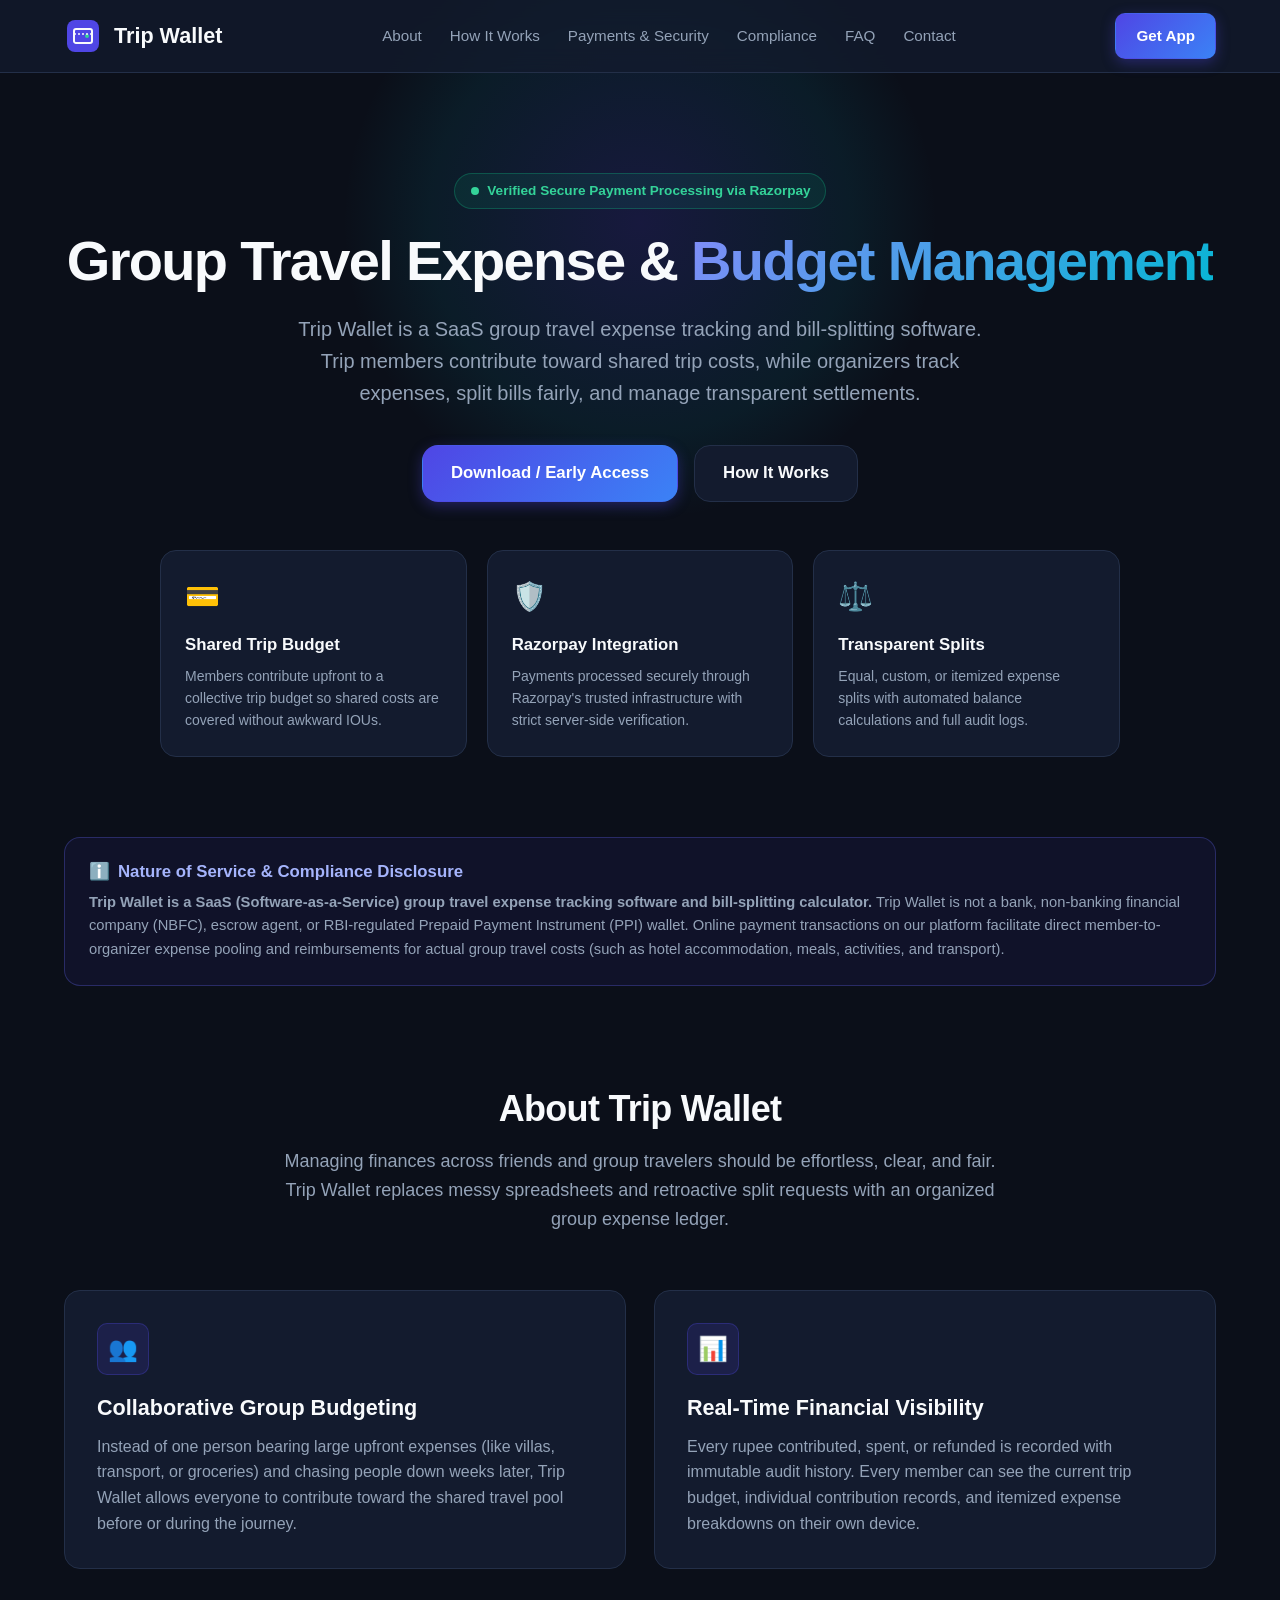
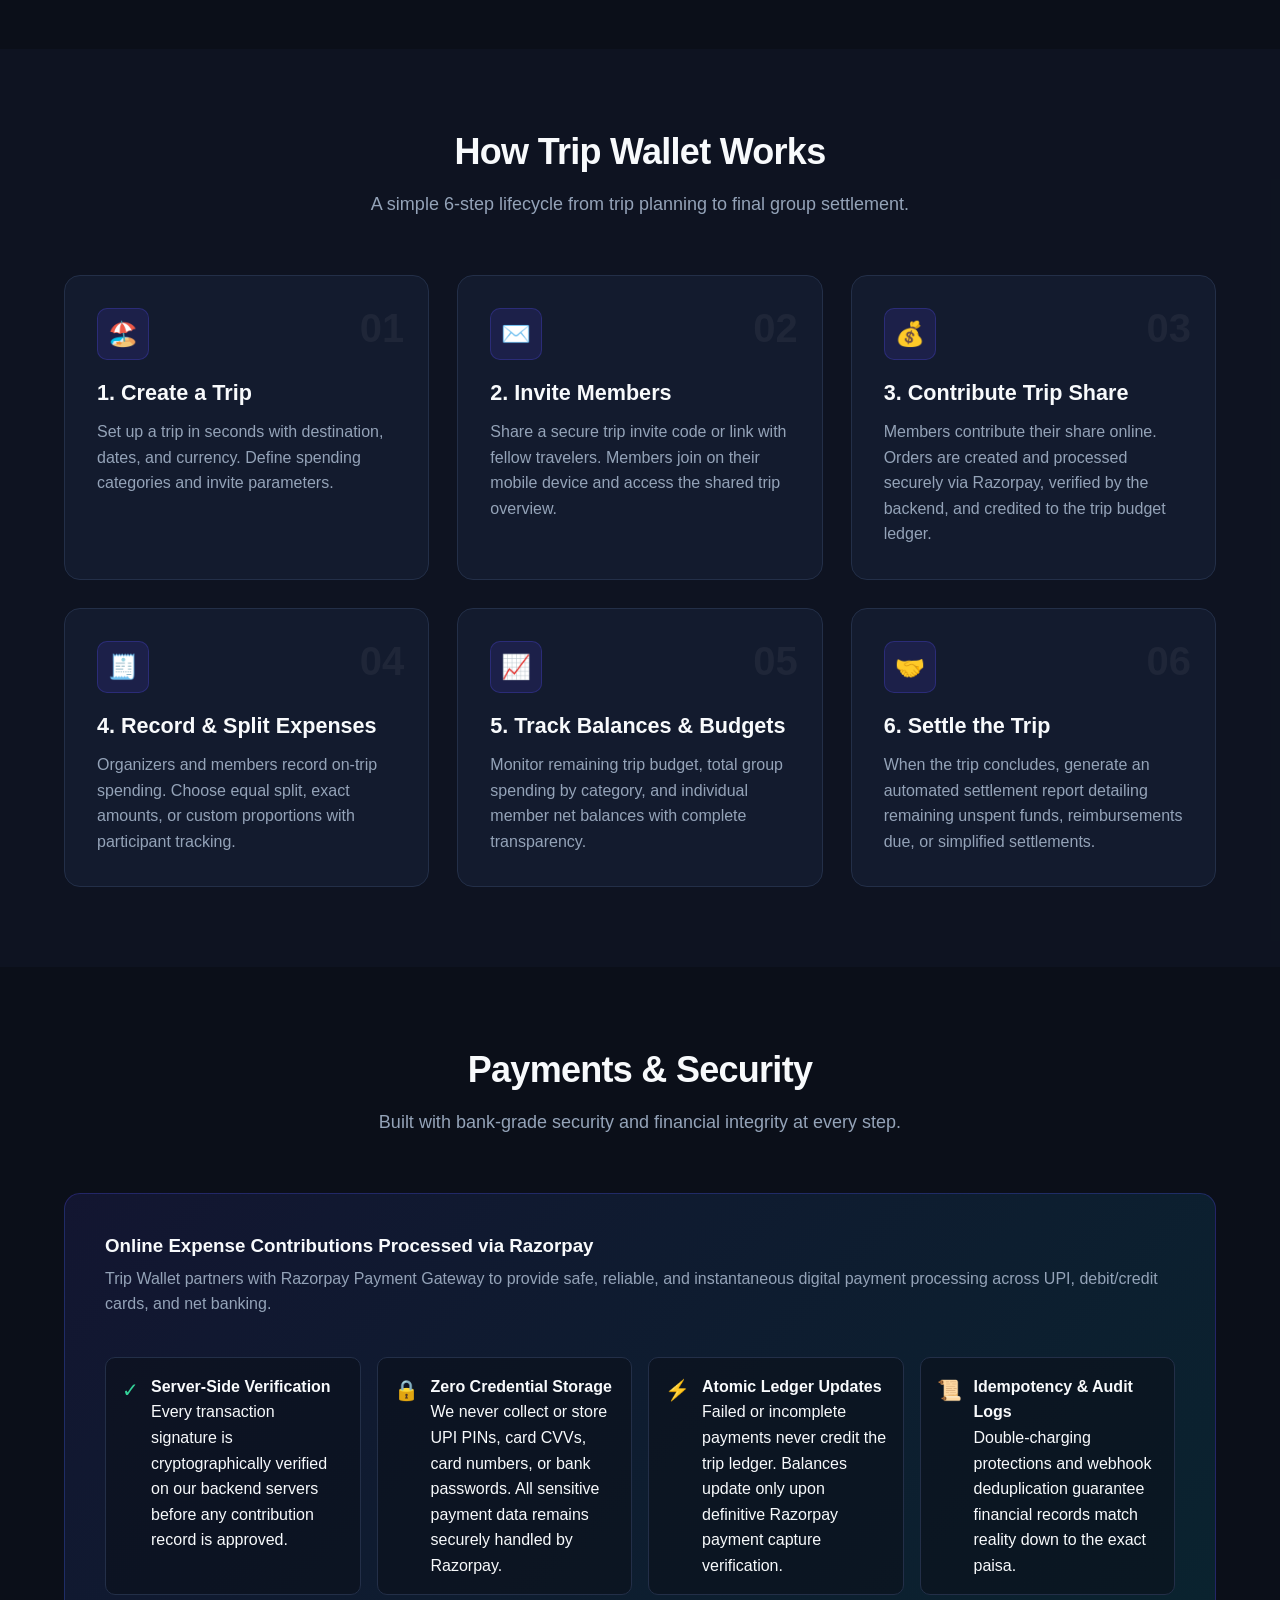
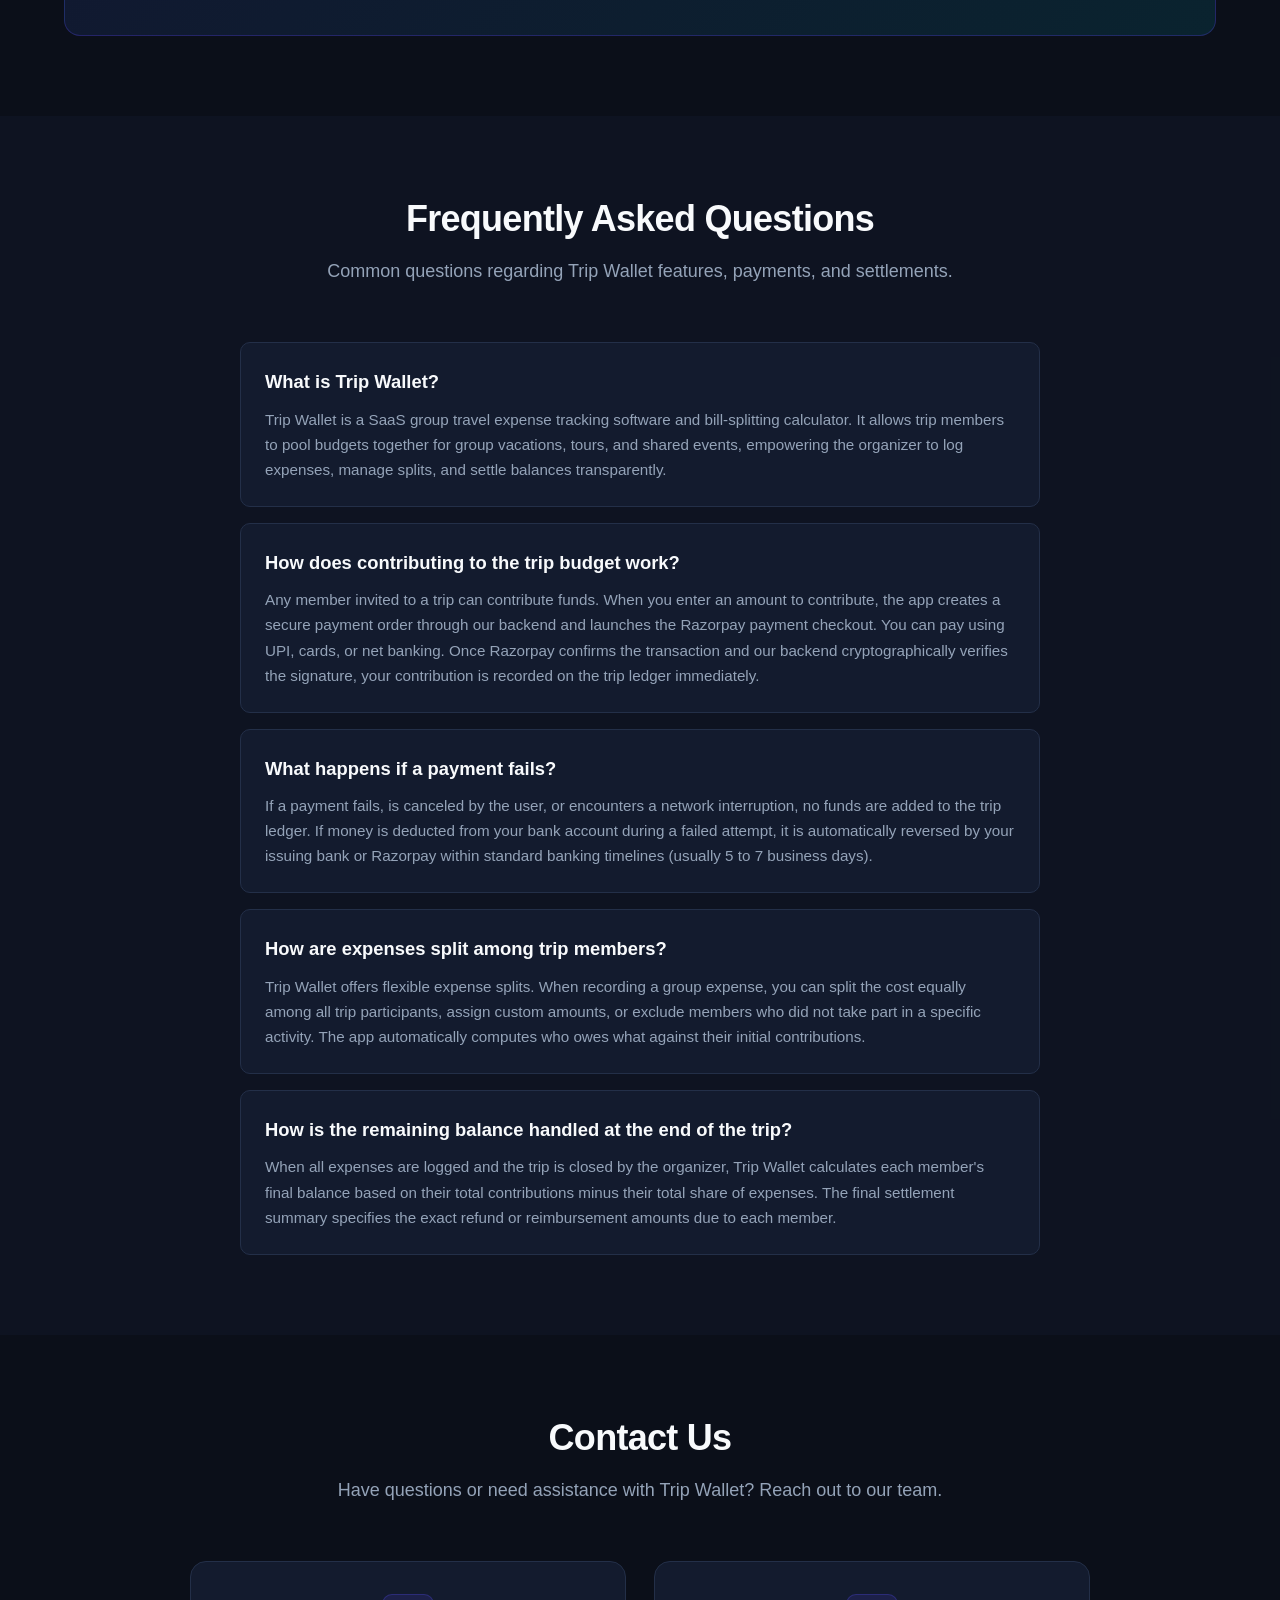
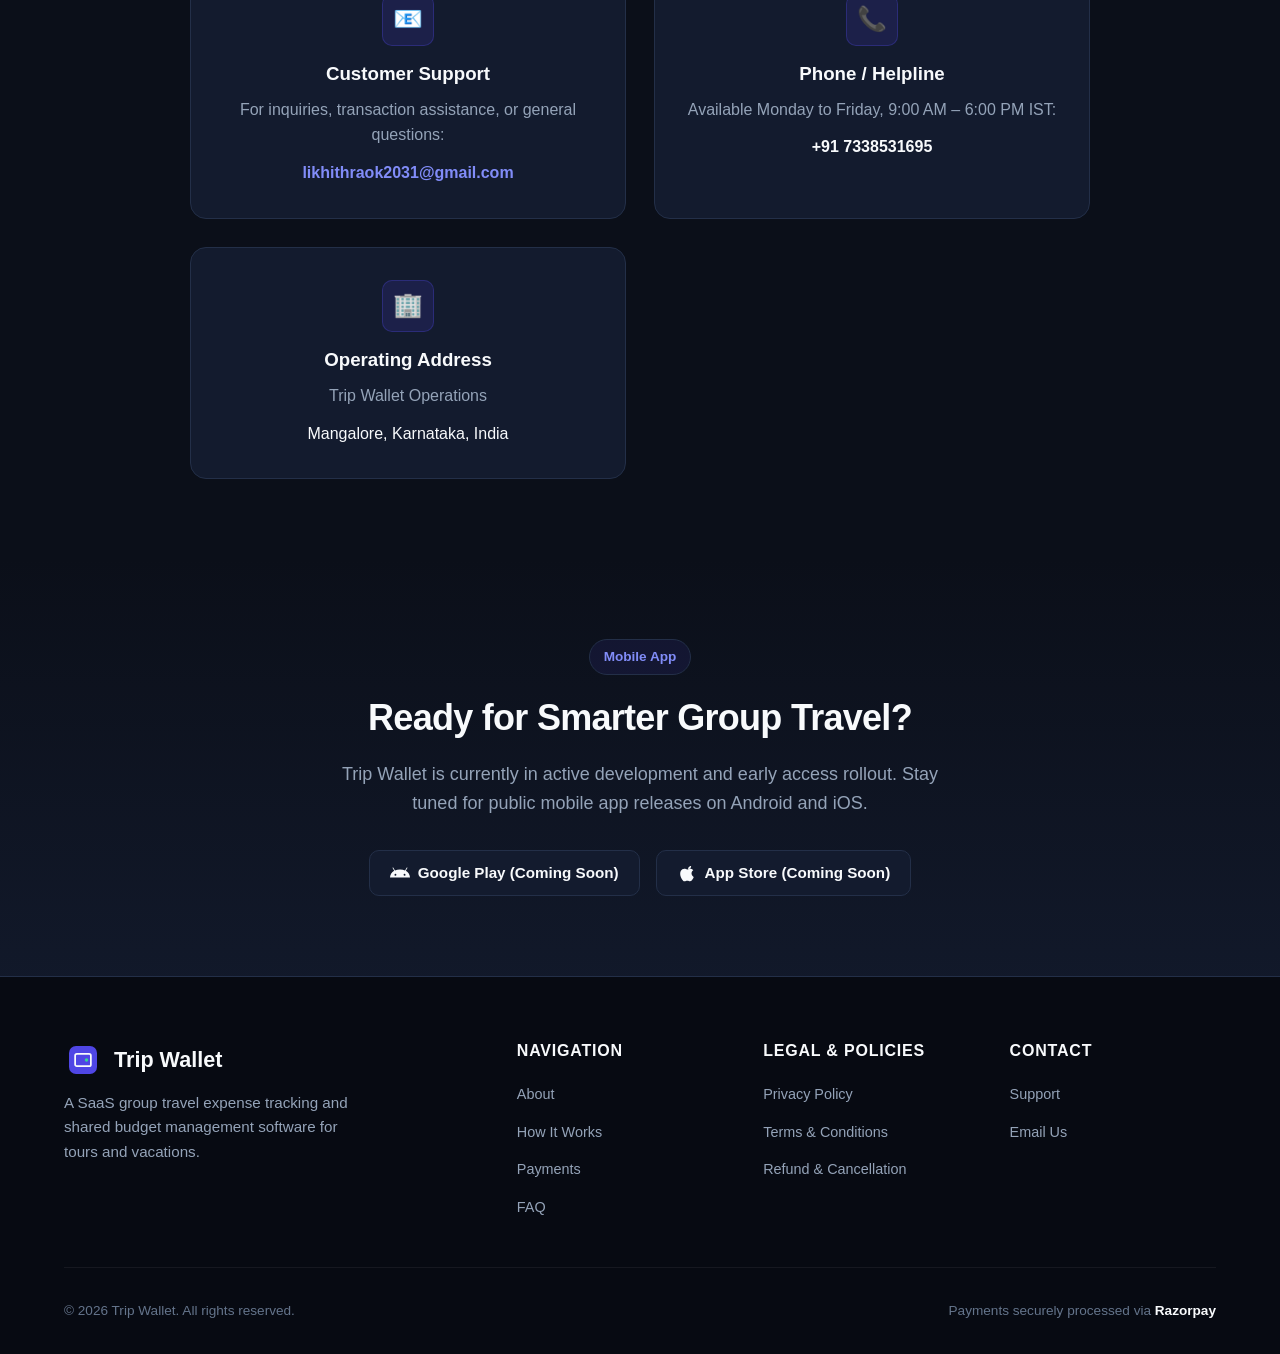
==== commit a2b22d5a: "Update website and policies to SaaS expense management classification and set real contact info" ====
--- a/website/index.html
+++ b/website/index.html
@@ -3,8 +3,8 @@
 <head>
   <meta charset="UTF-8">
   <meta name="viewport" content="width=device-width, initial-scale=1.0">
-  <title>Trip Wallet — Shared Digital Wallet & Expense Management for Group Trips</title>
-  <meta name="description" content="A shared digital wallet and expense management app for group trips. Contribute funds securely via Razorpay, track balances, and split expenses seamlessly.">
+  <title>Trip Wallet — Group Travel Expense Management & Budget Splitting Software</title>
+  <meta name="description" content="Trip Wallet is a SaaS group travel expense management and bill-splitting platform. Pool trip budgets securely via Razorpay, track balances, and split travel expenses seamlessly.">
   <link rel="icon" type="image/svg+xml" href="favicon.svg">
   <link rel="stylesheet" href="styles.css">
 </head>
@@ -30,6 +30,7 @@
           <li><a href="#about" class="nav-link">About</a></li>
           <li><a href="#how-it-works" class="nav-link">How It Works</a></li>
           <li><a href="#payments" class="nav-link">Payments & Security</a></li>
+          <li><a href="#disclaimer" class="nav-link">Compliance</a></li>
           <li><a href="#faq" class="nav-link">FAQ</a></li>
           <li><a href="#contact" class="nav-link">Contact</a></li>
         </ul>
@@ -51,29 +52,29 @@
     <div class="container">
       <div class="badge badge-green">
         <svg width="12" height="12" viewBox="0 0 12 12" fill="currentColor"><circle cx="6" cy="6" r="4"/></svg>
-        Verified Secure Payment Processing
+        Verified Secure Payment Processing via Razorpay
       </div>
       <h1 class="hero-title">
-        The Shared Digital Wallet for <span class="gradient-text">Group Trips</span>
+        Group Travel Expense & <span class="gradient-text">Budget Management</span>
       </h1>
       <p class="hero-subtitle">
-        Trip Wallet is a shared digital wallet and expense management app for group trips. Trip members contribute money to a common wallet, while trip admins track expenses, split costs, and manage final settlements with complete financial transparency.
+        Trip Wallet is a SaaS group travel expense tracking and bill-splitting software. Trip members contribute toward shared trip costs, while organizers track expenses, split bills fairly, and manage transparent settlements.
       </p>
       <div class="hero-actions">
-        <a href="#download" class="btn btn-primary btn-lg">Download / Coming Soon</a>
-        <a href="#how-it-works" class="btn btn-secondary btn-lg">Learn More</a>
+        <a href="#download" class="btn btn-primary btn-lg">Download / Early Access</a>
+        <a href="#how-it-works" class="btn btn-secondary btn-lg">How It Works</a>
       </div>
 
       <div class="hero-stats">
         <div class="stat-card">
           <div class="stat-icon">💳</div>
-          <div class="stat-title">Shared Pool Wallet</div>
-          <div class="stat-desc">Members contribute upfront via online payment so expenses are covered without awkward IOUs.</div>
+          <div class="stat-title">Shared Trip Budget</div>
+          <div class="stat-desc">Members contribute upfront to a collective trip budget so shared costs are covered without awkward IOUs.</div>
         </div>
         <div class="stat-card">
           <div class="stat-icon">🛡️</div>
           <div class="stat-title">Razorpay Integration</div>
-          <div class="stat-desc">Funds processed through Razorpay's trusted infrastructure with strict server-side verification.</div>
+          <div class="stat-desc">Payments processed securely through Razorpay's trusted infrastructure with strict server-side verification.</div>
         </div>
         <div class="stat-card">
           <div class="stat-icon">⚖️</div>
@@ -84,13 +85,27 @@
     </div>
   </section>
 
+  <!-- Regulatory & SaaS Classification Disclaimer Banner -->
+  <section id="disclaimer" class="section" style="padding-top: 0; padding-bottom: 20px;">
+    <div class="container">
+      <div style="background: rgba(79, 70, 229, 0.08); border: 1px solid rgba(99, 102, 241, 0.3); border-radius: var(--radius-lg); padding: 24px; text-align: left;">
+        <h4 style="color: #A5B4FC; margin-bottom: 8px; font-size: 1.05rem; display: flex; align-items: center; gap: 8px;">
+          <span>ℹ️</span> Nature of Service & Compliance Disclosure
+        </h4>
+        <p style="color: var(--text-secondary); font-size: 0.92rem; line-height: 1.6; margin: 0;">
+          <strong>Trip Wallet is a SaaS (Software-as-a-Service) group travel expense tracking software and bill-splitting calculator.</strong> Trip Wallet is not a bank, non-banking financial company (NBFC), escrow agent, or RBI-regulated Prepaid Payment Instrument (PPI) wallet. Online payment transactions on our platform facilitate direct member-to-organizer expense pooling and reimbursements for actual group travel costs (such as hotel accommodation, meals, activities, and transport).
+        </p>
+      </div>
+    </div>
+  </section>
+
   <!-- About Section -->
   <section id="about" class="section">
     <div class="container">
       <div class="section-header">
         <h2 class="section-title">About Trip Wallet</h2>
         <p class="section-subtitle">
-          Managing finances across friends and group travelers should be effortless, clear, and fair. Trip Wallet replaces messy spreadsheets and retroactive split requests with a proactive shared pool.
+          Managing finances across friends and group travelers should be effortless, clear, and fair. Trip Wallet replaces messy spreadsheets and retroactive split requests with an organized group expense ledger.
         </p>
       </div>
 
@@ -99,14 +114,14 @@
           <div class="card-icon">👥</div>
           <h3>Collaborative Group Budgeting</h3>
           <p>
-            Instead of one person bearing large upfront expenses (like villas, transport, or groceries) and chasing people down weeks later, Trip Wallet allows everyone to pool funds into a shared trip wallet before or during the journey.
+            Instead of one person bearing large upfront expenses (like villas, transport, or groceries) and chasing people down weeks later, Trip Wallet allows everyone to contribute toward the shared travel pool before or during the journey.
           </p>
         </div>
         <div class="feature-card">
           <div class="card-icon">📊</div>
           <h3>Real-Time Financial Visibility</h3>
           <p>
-            Every rupee contributed, spent, or refunded is recorded with immutable audit history. Every member can see current wallet balance, individual contribution history, and itemized receipts on their own device.
+            Every rupee contributed, spent, or refunded is recorded with immutable audit history. Every member can see the current trip budget, individual contribution records, and itemized expense breakdowns on their own device.
           </p>
         </div>
       </div>
@@ -118,7 +133,7 @@
     <div class="container">
       <div class="section-header">
         <h2 class="section-title">How Trip Wallet Works</h2>
-        <p class="section-subtitle">A simple 6-step lifecycle from trip planning to final settlement.</p>
+        <p class="section-subtitle">A simple 6-step lifecycle from trip planning to final group settlement.</p>
       </div>
 
       <div class="grid-3">
@@ -126,7 +141,7 @@
           <span class="card-step-num">01</span>
           <div class="card-icon">🏖️</div>
           <h3>1. Create a Trip</h3>
-          <p>Set up a trip in seconds with destination, dates, and base currency. Define default spending categories and invite parameters.</p>
+          <p>Set up a trip in seconds with destination, dates, and currency. Define spending categories and invite parameters.</p>
         </div>
 
         <div class="feature-card">
@@ -139,29 +154,29 @@
         <div class="feature-card">
           <span class="card-step-num">03</span>
           <div class="card-icon">💰</div>
-          <h3>3. Add Money to the Shared Wallet</h3>
-          <p>Members contribute their share online. Orders are created and processed securely via Razorpay, verified by the backend, and credited to the wallet balance.</p>
+          <h3>3. Contribute Trip Share</h3>
+          <p>Members contribute their share online. Orders are created and processed securely via Razorpay, verified by the backend, and credited to the trip budget ledger.</p>
         </div>
 
         <div class="feature-card">
           <span class="card-step-num">04</span>
           <div class="card-icon">🧾</div>
           <h3>4. Record & Split Expenses</h3>
-          <p>Admins and members record on-trip spending. Choose equal split, exact amounts, or custom proportions with participant tracking.</p>
+          <p>Organizers and members record on-trip spending. Choose equal split, exact amounts, or custom proportions with participant tracking.</p>
         </div>
 
         <div class="feature-card">
           <span class="card-step-num">05</span>
           <div class="card-icon">📈</div>
-          <h3>5. Track Contributions & Balances</h3>
-          <p>Monitor remaining wallet balance, total group spending by category, and individual member balances with complete transparency.</p>
+          <h3>5. Track Balances & Budgets</h3>
+          <p>Monitor remaining trip budget, total group spending by category, and individual member net balances with complete transparency.</p>
         </div>
 
         <div class="feature-card">
           <span class="card-step-num">06</span>
           <div class="card-icon">🤝</div>
           <h3>6. Settle the Trip</h3>
-          <p>When the trip concludes, generate an automated settlement report detailing remaining funds, refunds due, or outstanding member balances.</p>
+          <p>When the trip concludes, generate an automated settlement report detailing remaining unspent funds, reimbursements due, or simplified settlements.</p>
         </div>
       </div>
     </div>
@@ -179,7 +194,7 @@
 
       <div class="security-banner">
         <div>
-          <h3>Online Wallet Funding Processed by Razorpay</h3>
+          <h3>Online Expense Contributions Processed via Razorpay</h3>
           <p style="margin-top: 8px;">
             Trip Wallet partners with Razorpay Payment Gateway to provide safe, reliable, and instantaneous digital payment processing across UPI, debit/credit cards, and net banking.
           </p>
@@ -190,7 +205,7 @@
             <span class="security-item-icon">✓</span>
             <div>
               <strong style="color: var(--text-primary); display: block;">Server-Side Verification</strong>
-              <span>Every transaction signature is verified on our backend servers before any wallet contribution is credited.</span>
+              <span>Every transaction signature is cryptographically verified on our backend servers before any contribution record is approved.</span>
             </div>
           </div>
 
@@ -198,15 +213,15 @@
             <span class="security-item-icon">🔒</span>
             <div>
               <strong style="color: var(--text-primary); display: block;">Zero Credential Storage</strong>
-              <span>We never collect or store UPI PINs, card CVVs, card numbers, or bank passwords. All sensitive payment data remains securely tokenized with Razorpay.</span>
+              <span>We never collect or store UPI PINs, card CVVs, card numbers, or bank passwords. All sensitive payment data remains securely handled by Razorpay.</span>
             </div>
           </div>
 
           <div class="security-item">
             <span class="security-item-icon">⚡</span>
             <div>
-              <strong style="color: var(--text-primary); display: block;">Atomic Balance Updates</strong>
-              <span>Failed or incomplete payments never credit the wallet. Balances update only upon definitive payment capture verification.</span>
+              <strong style="color: var(--text-primary); display: block;">Atomic Ledger Updates</strong>
+              <span>Failed or incomplete payments never credit the trip ledger. Balances update only upon definitive Razorpay payment capture verification.</span>
             </div>
           </div>
 
@@ -234,35 +249,35 @@
         <div class="faq-card">
           <div class="faq-question">What is Trip Wallet?</div>
           <div class="faq-answer">
-            Trip Wallet is a specialized group finance and shared digital wallet application designed for group trips, tours, and shared vacations. It allows trip members to pool money together into a common trip purse and empowers the trip admin to track expenses, manage splits, and settle balances transparently.
+            Trip Wallet is a SaaS group travel expense tracking software and bill-splitting calculator. It allows trip members to pool budgets together for group vacations, tours, and shared events, empowering the organizer to log expenses, manage splits, and settle balances transparently.
           </div>
         </div>
 
         <div class="faq-card">
-          <div class="faq-question">How does adding money to the trip wallet work?</div>
+          <div class="faq-question">How does contributing to the trip budget work?</div>
           <div class="faq-answer">
-            Any member invited to a trip can contribute funds. When you enter an amount to contribute, the app creates a secure payment order through our backend and launches the Razorpay payment checkout. You can pay using UPI, cards, or net banking. Once Razorpay confirms the transaction and our backend cryptographically verifies the signature, your contribution is credited to the shared wallet balance immediately.
+            Any member invited to a trip can contribute funds. When you enter an amount to contribute, the app creates a secure payment order through our backend and launches the Razorpay payment checkout. You can pay using UPI, cards, or net banking. Once Razorpay confirms the transaction and our backend cryptographically verifies the signature, your contribution is recorded on the trip ledger immediately.
           </div>
         </div>
 
         <div class="faq-card">
           <div class="faq-question">What happens if a payment fails?</div>
           <div class="faq-answer">
-            If a payment fails, is canceled by the user, or encounters a network interruption, no funds are added to the trip wallet. If money is deducted from your bank account during a failed attempt, it is typically reversed automatically by your issuing bank or Razorpay within standard banking timelines (usually 5 to 7 business days).
+            If a payment fails, is canceled by the user, or encounters a network interruption, no funds are added to the trip ledger. If money is deducted from your bank account during a failed attempt, it is automatically reversed by your issuing bank or Razorpay within standard banking timelines (usually 5 to 7 business days).
           </div>
         </div>
 
         <div class="faq-card">
           <div class="faq-question">How are expenses split among trip members?</div>
           <div class="faq-answer">
-            Trip Wallet offers flexible expense splits. When recording a group payment, you can split the cost equally among all trip participants, assign custom amounts, or exclude members who did not take part in a specific activity. The app automatically computes who owes what against their initial contributions.
+            Trip Wallet offers flexible expense splits. When recording a group expense, you can split the cost equally among all trip participants, assign custom amounts, or exclude members who did not take part in a specific activity. The app automatically computes who owes what against their initial contributions.
           </div>
         </div>
 
         <div class="faq-card">
-          <div class="faq-question">How is the remaining wallet balance handled at the end of the trip?</div>
+          <div class="faq-question">How is the remaining balance handled at the end of the trip?</div>
           <div class="faq-answer">
-            When all expenses are logged and the trip is closed by the admin, Trip Wallet calculates each member's final balance based on their total contributions minus their total share of expenses. The final settlement summary specifies the exact refund or payout amounts due to each member according to Trip Wallet's settlement policy.
+            When all expenses are logged and the trip is closed by the organizer, Trip Wallet calculates each member's final balance based on their total contributions minus their total share of expenses. The final settlement summary specifies the exact refund or reimbursement amounts due to each member.
           </div>
         </div>
       </div>
@@ -283,8 +298,7 @@
           <h3>Customer Support</h3>
           <p>For inquiries, transaction assistance, or general questions:</p>
           <p style="margin-top: 12px; font-weight: 600; color: var(--text-primary);">
-            <a href="mailto:support@tripwallet.example.com">support@tripwallet.example.com</a>
-            <span class="placeholder-tag">[Placeholder — replace with your official email]</span>
+            <a href="mailto:likhithraok2031@gmail.com">likhithraok2031@gmail.com</a>
           </p>
         </div>
 
@@ -293,19 +307,16 @@
           <h3>Phone / Helpline</h3>
           <p>Available Monday to Friday, 9:00 AM – 6:00 PM IST:</p>
           <p style="margin-top: 12px; font-weight: 600; color: var(--text-primary);">
-            +91-XXXXXXXXXX
-            <span class="placeholder-tag">[Placeholder — replace with your official phone]</span>
+            <a href="tel:+917338531695" style="color: inherit; text-decoration: none;">+91 7338531695</a>
           </p>
         </div>
 
         <div class="contact-card">
           <div class="card-icon" style="margin: 0 auto 16px;">🏢</div>
-          <h3>Registered Office / Operating Address</h3>
+          <h3>Operating Address</h3>
           <p>Trip Wallet Operations</p>
           <p style="margin-top: 12px; font-weight: 500; color: var(--text-primary);">
-            [Your Registered Business / Operating Address]
-            <br>
-            <span class="placeholder-tag">[Placeholder — enter your real operating address before submission]</span>
+            Mangalore, Karnataka, India
           </p>
         </div>
       </div>
@@ -318,7 +329,7 @@
       <div class="badge">Mobile App</div>
       <h2 class="section-title" style="margin-bottom: 20px;">Ready for Smarter Group Travel?</h2>
       <p class="section-subtitle" style="max-width: 600px; margin: 0 auto 32px;">
-        Trip Wallet is currently in active development and early access rollout. Stay tuned for public mobile app store releases on Android and iOS.
+        Trip Wallet is currently in active development and early access rollout. Stay tuned for public mobile app releases on Android and iOS.
       </p>
       <div style="display: flex; gap: 16px; justify-content: center; flex-wrap: wrap;">
         <span class="btn btn-secondary" style="cursor: default;">
@@ -349,7 +360,7 @@
             Trip Wallet
           </div>
           <p>
-            A shared digital wallet and expense management platform for group trips and vacations.
+            A SaaS group travel expense tracking and shared budget management software for tours and vacations.
           </p>
         </div>
 
@@ -376,7 +387,7 @@
           <h4>Contact</h4>
           <ul class="footer-links">
             <li><a href="#contact">Support</a></li>
-            <li><a href="mailto:support@tripwallet.example.com">Email Us</a></li>
+            <li><a href="mailto:likhithraok2031@gmail.com">Email Us</a></li>
           </ul>
         </div>
       </div>
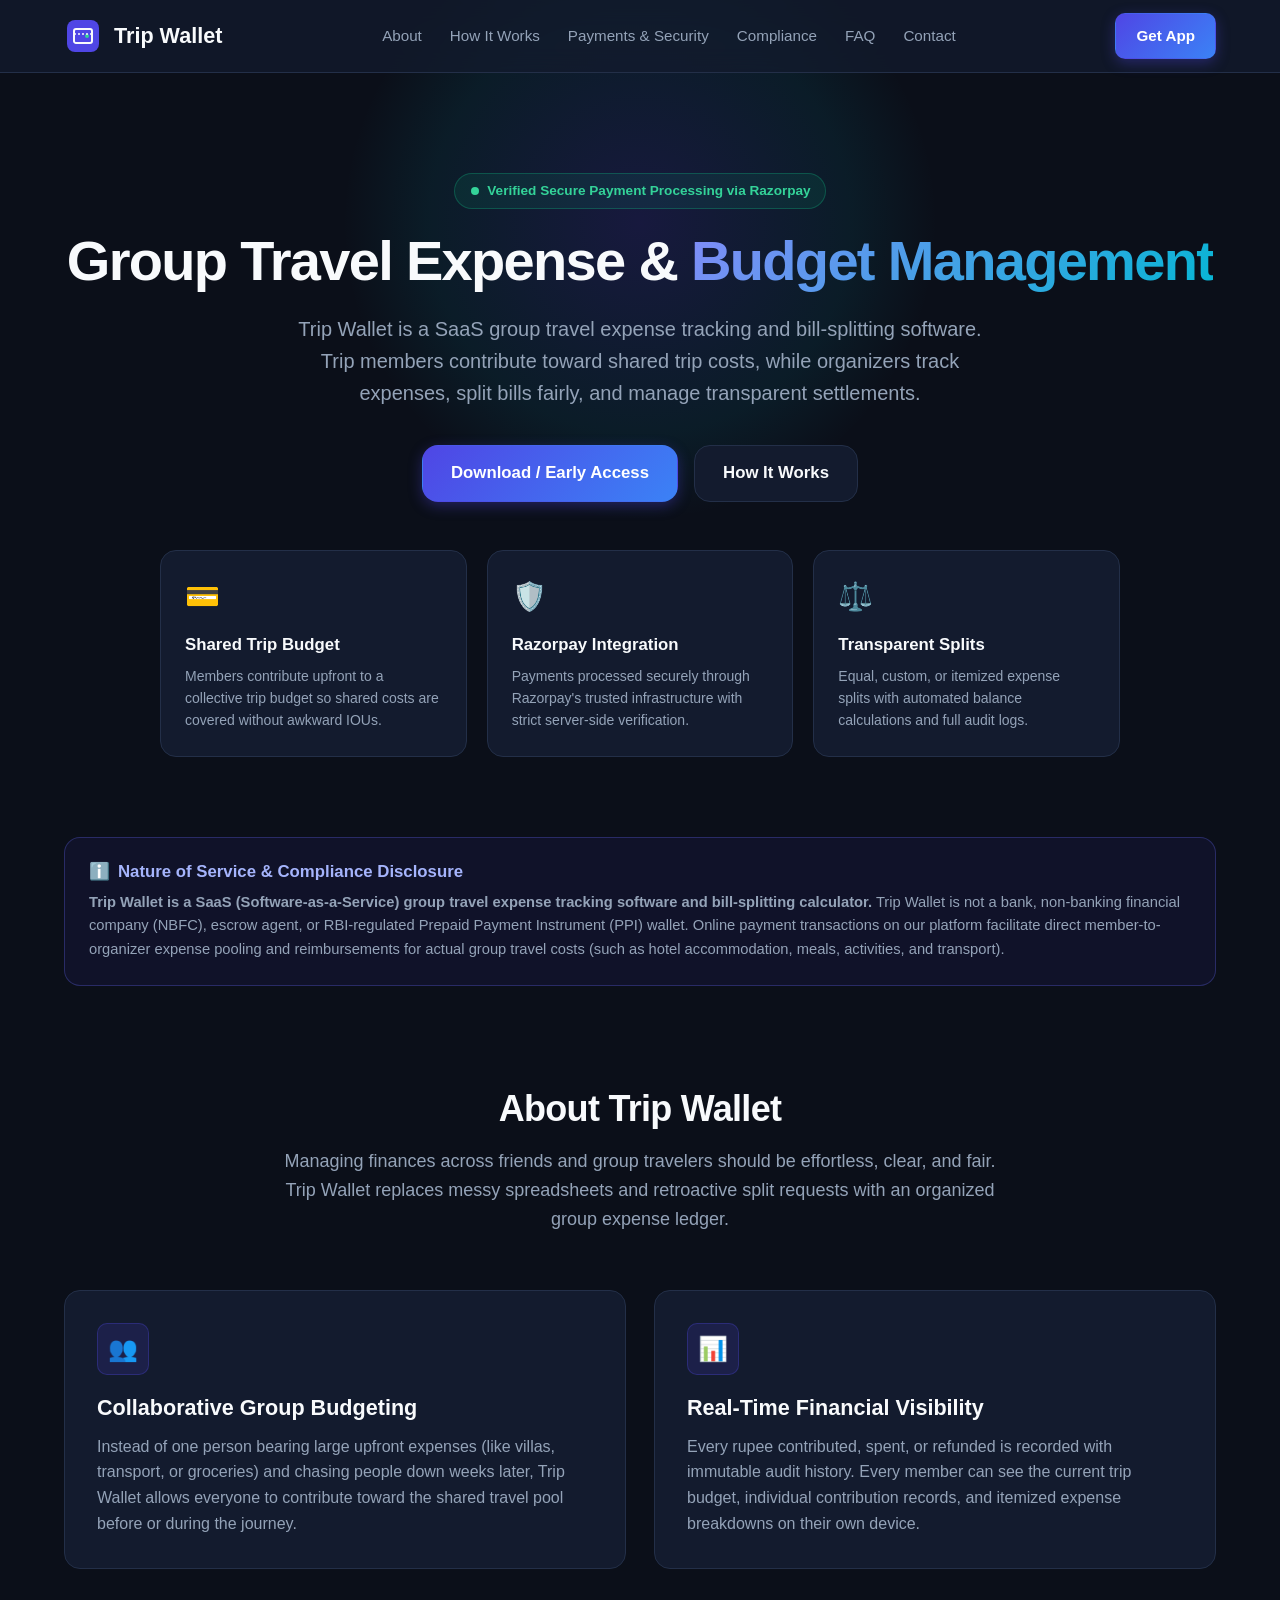
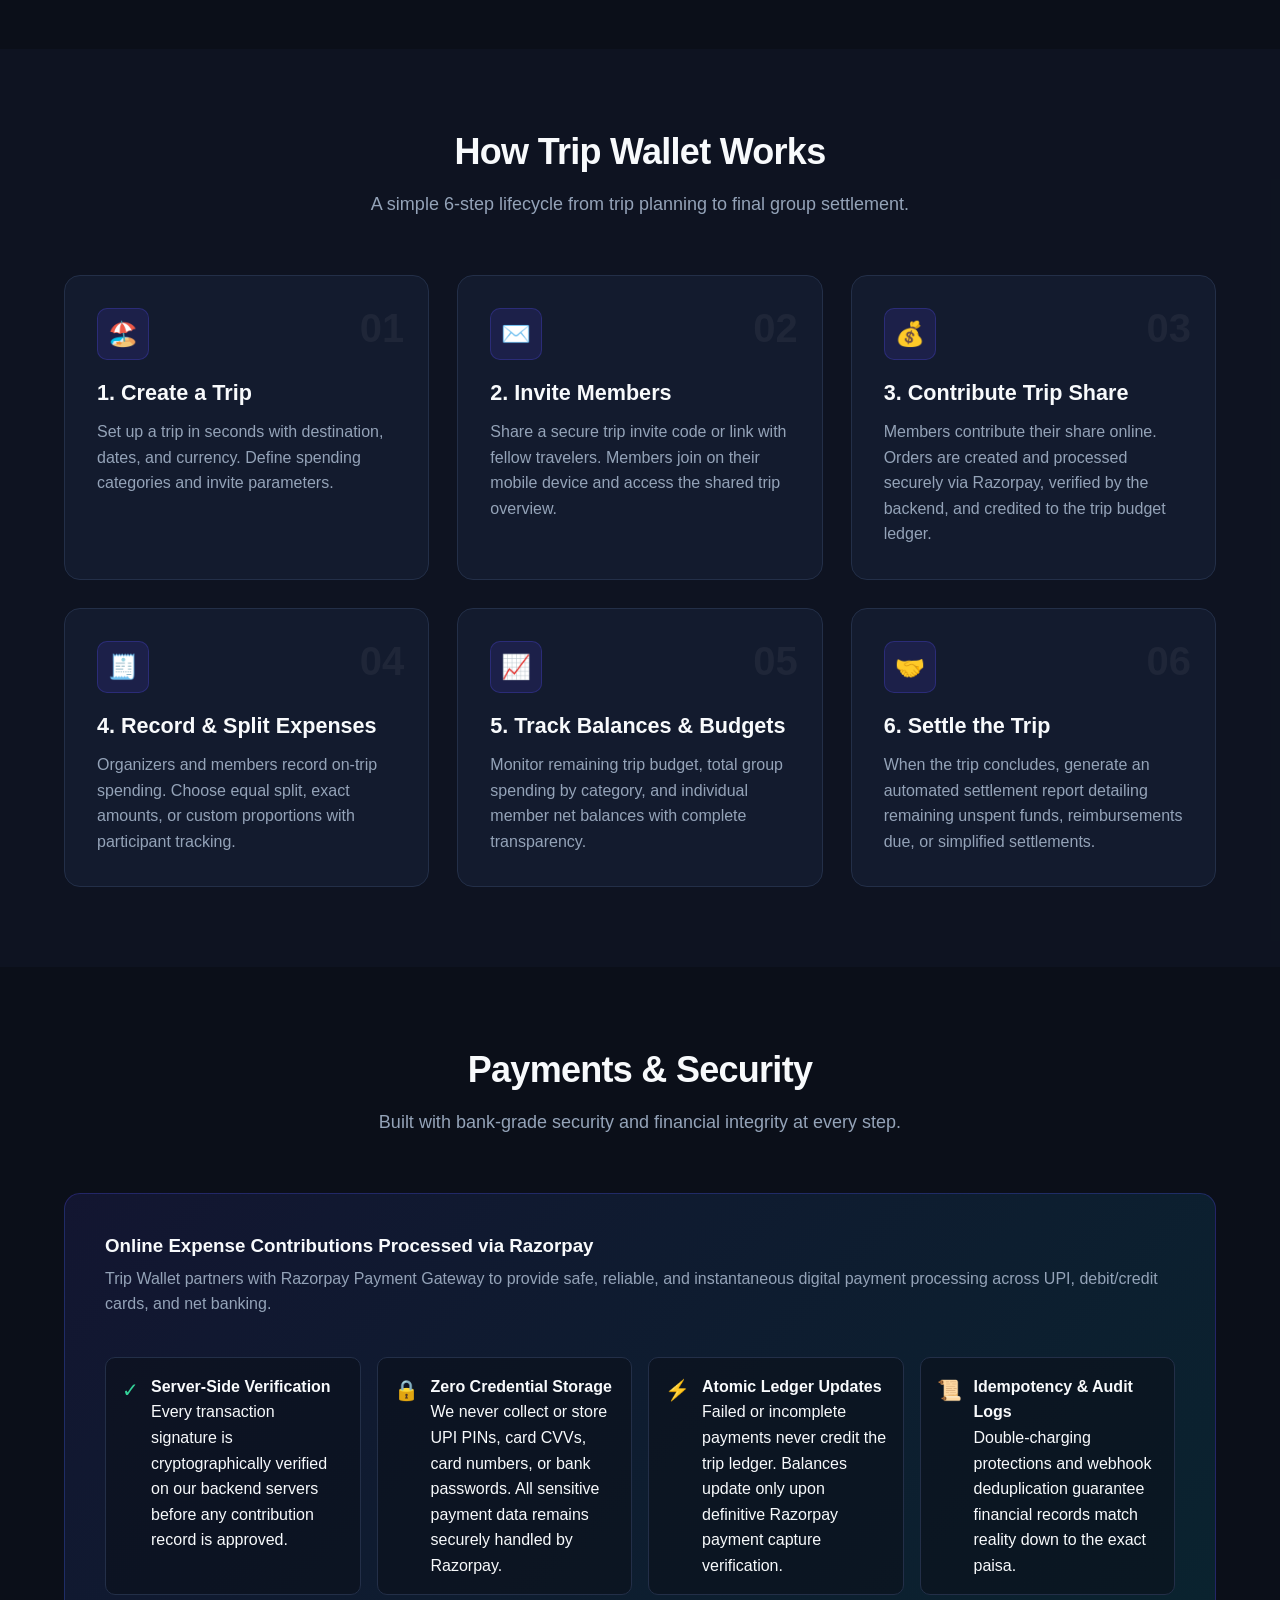
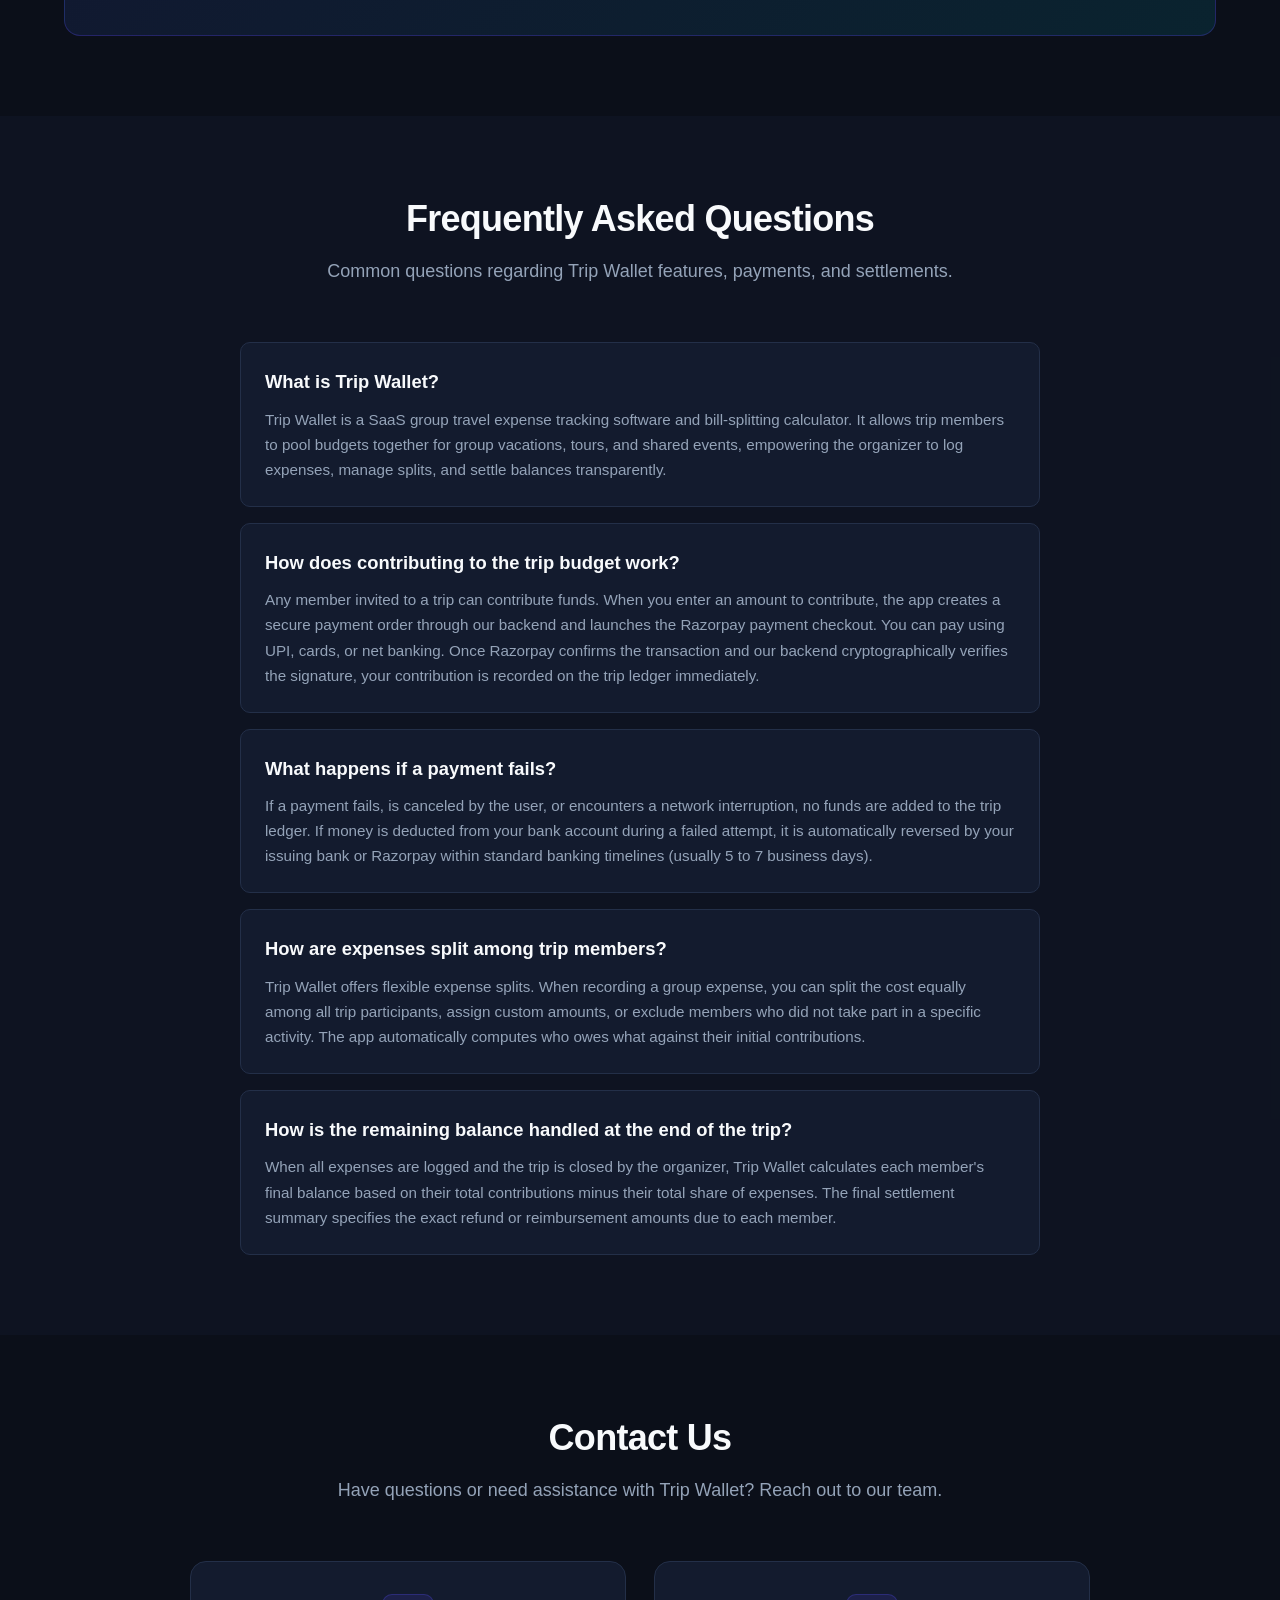
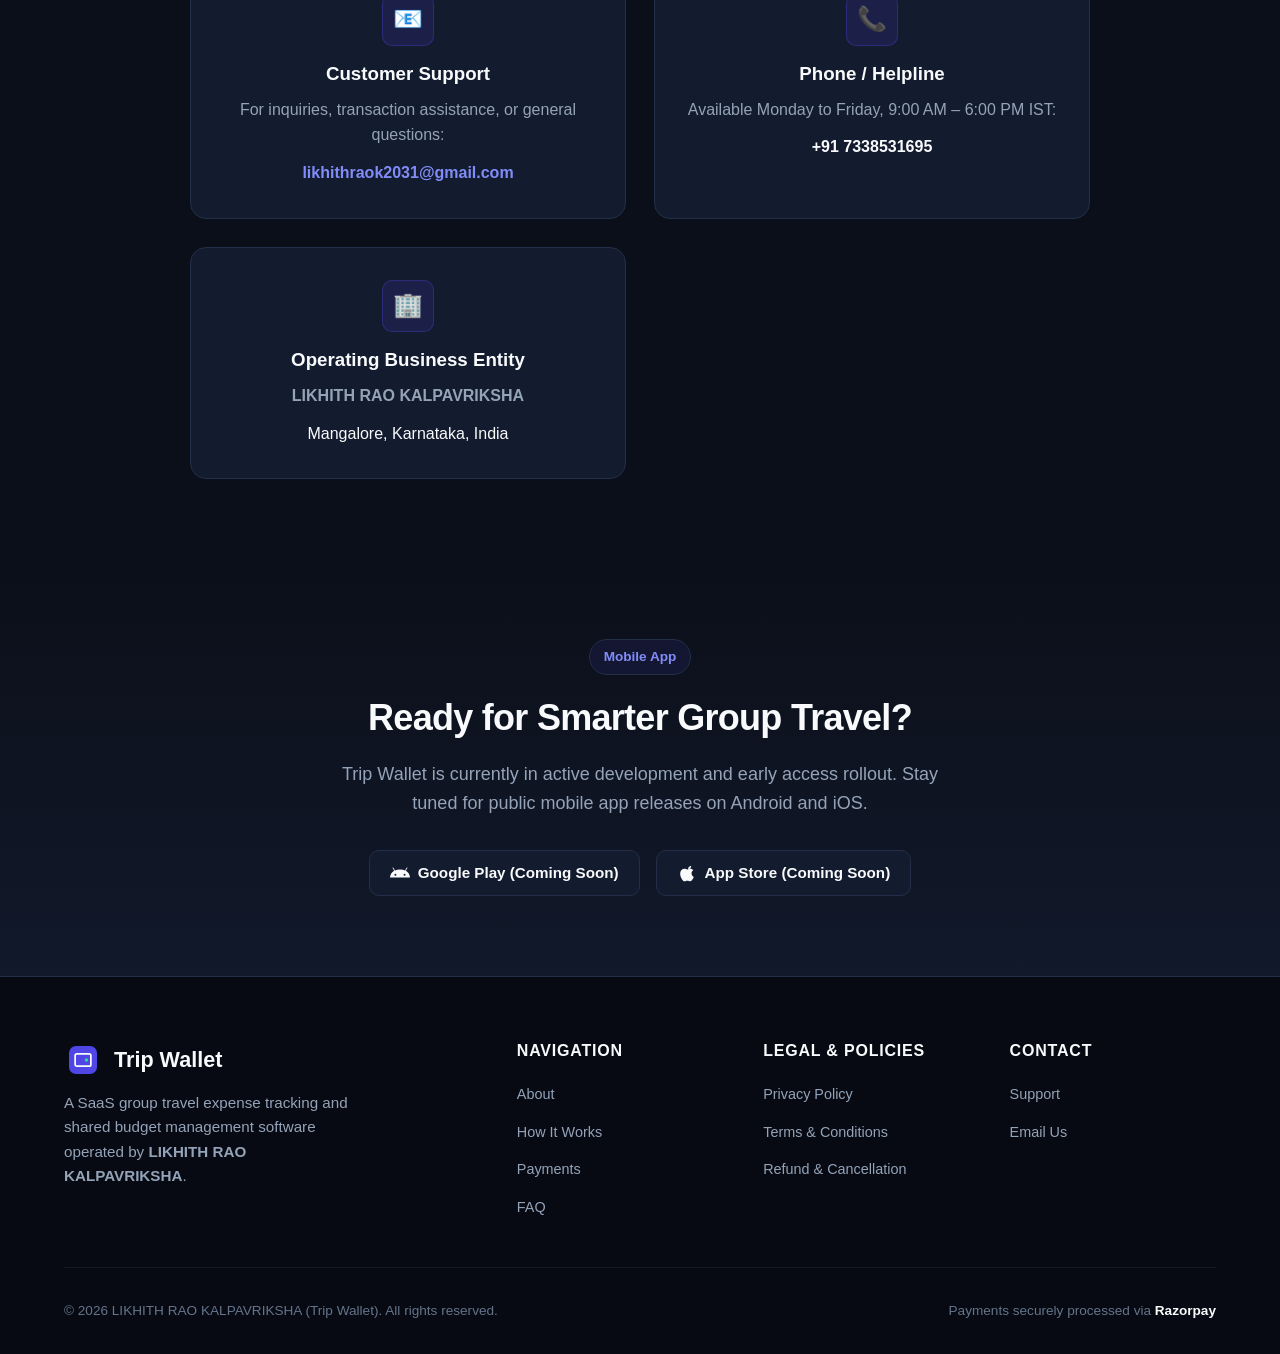
==== commit 595906ab: "Update legal operating entity to LIKHITH RAO KALPAVRIKSHA matching Razorpay KYC" ====
--- a/website/index.html
+++ b/website/index.html
@@ -313,8 +313,8 @@
 
         <div class="contact-card">
           <div class="card-icon" style="margin: 0 auto 16px;">🏢</div>
-          <h3>Operating Address</h3>
-          <p>Trip Wallet Operations</p>
+          <h3>Operating Business Entity</h3>
+          <p><strong>LIKHITH RAO KALPAVRIKSHA</strong></p>
           <p style="margin-top: 12px; font-weight: 500; color: var(--text-primary);">
             Mangalore, Karnataka, India
           </p>
@@ -360,7 +360,7 @@
             Trip Wallet
           </div>
           <p>
-            A SaaS group travel expense tracking and shared budget management software for tours and vacations.
+            A SaaS group travel expense tracking and shared budget management software operated by <strong>LIKHITH RAO KALPAVRIKSHA</strong>.
           </p>
         </div>
 
@@ -394,7 +394,7 @@
 
       <div class="footer-bottom">
         <div>
-          &copy; 2026 Trip Wallet. All rights reserved.
+          &copy; 2026 LIKHITH RAO KALPAVRIKSHA (Trip Wallet). All rights reserved.
         </div>
         <div>
           Payments securely processed via <strong style="color: var(--text-primary);">Razorpay</strong>
